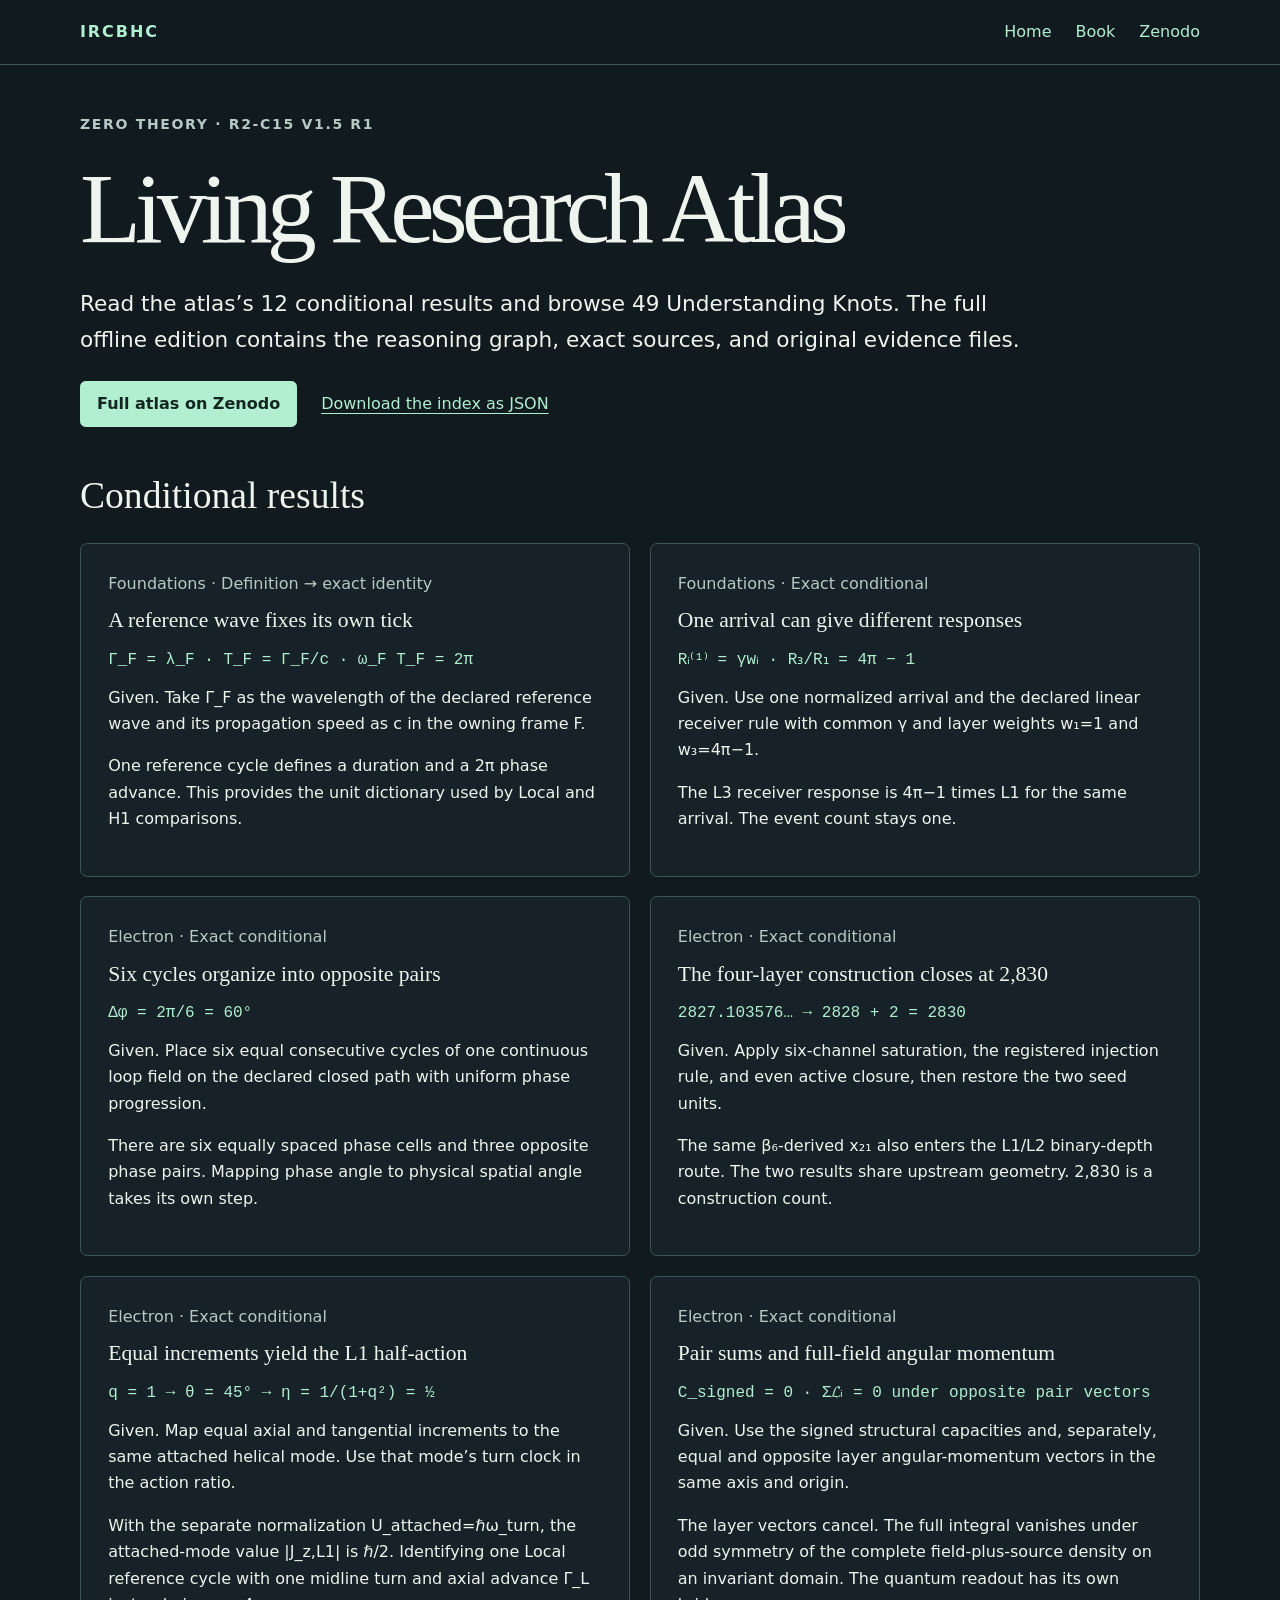
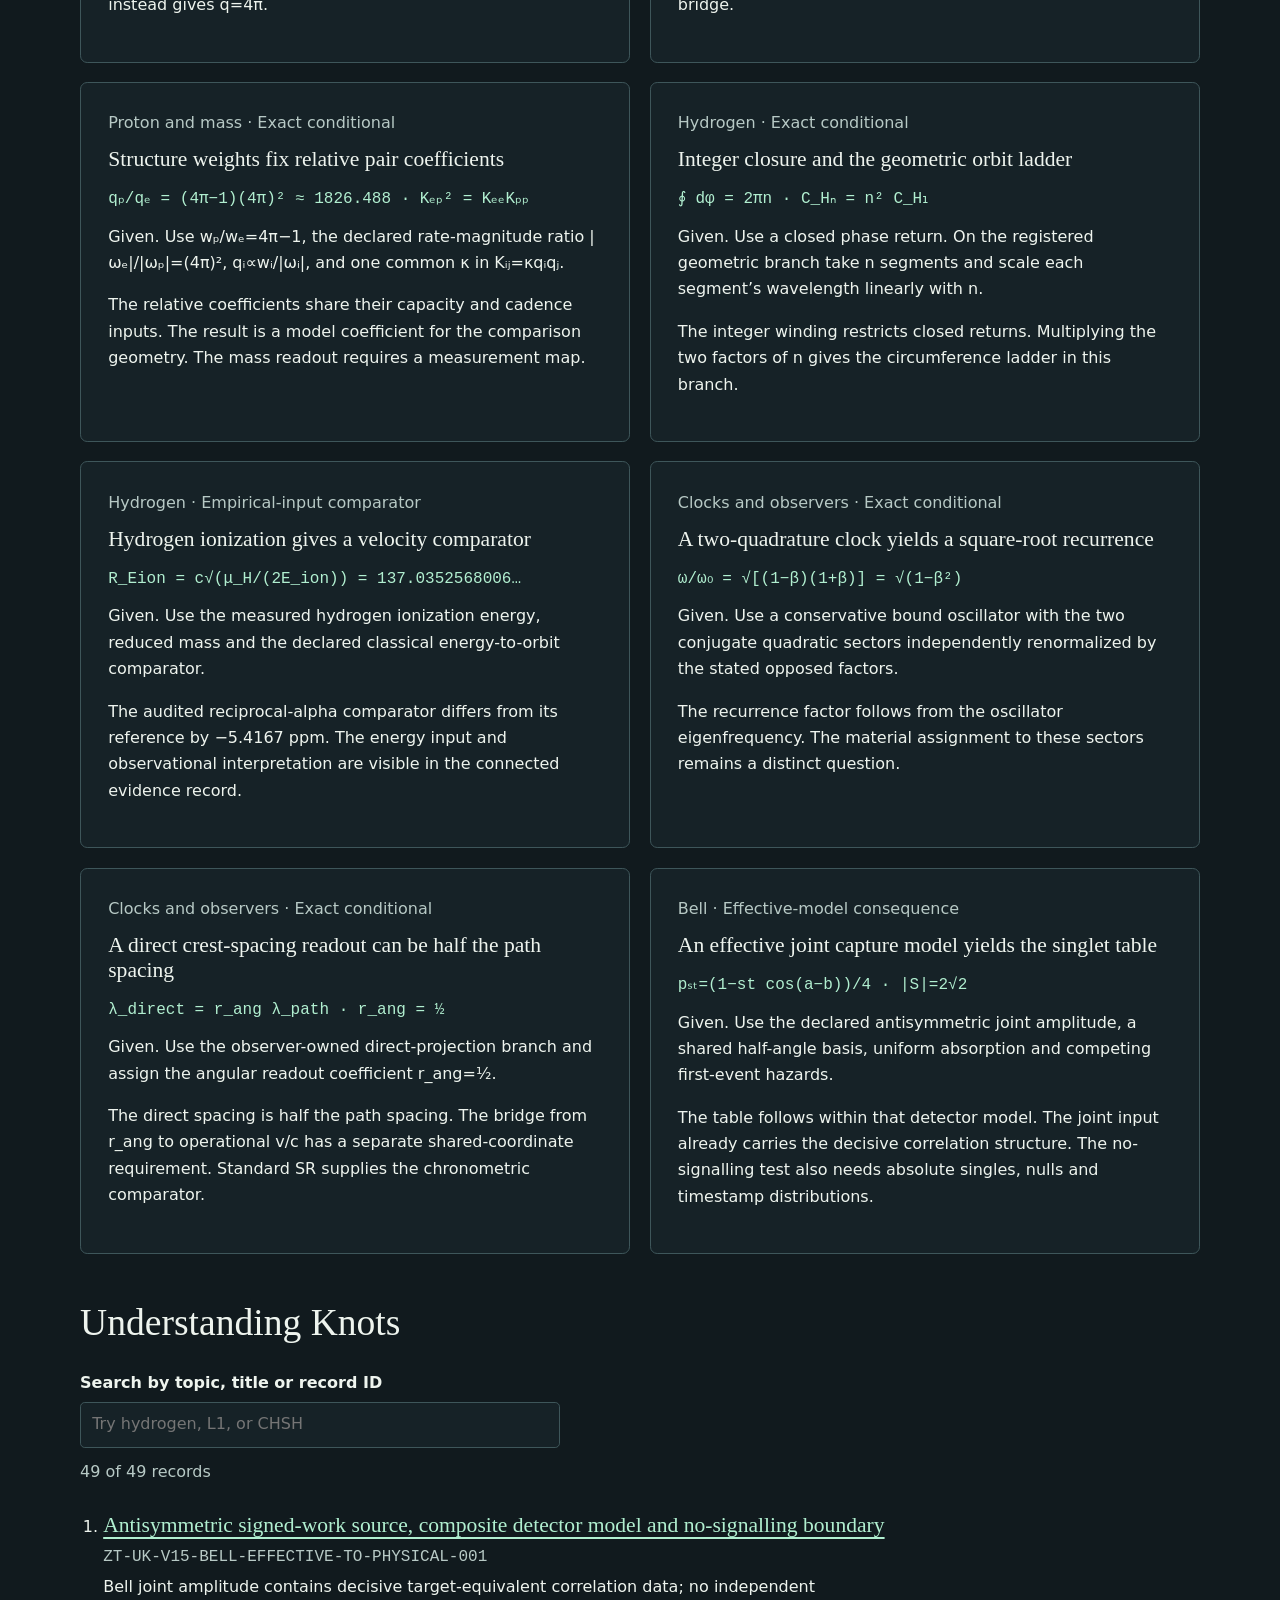
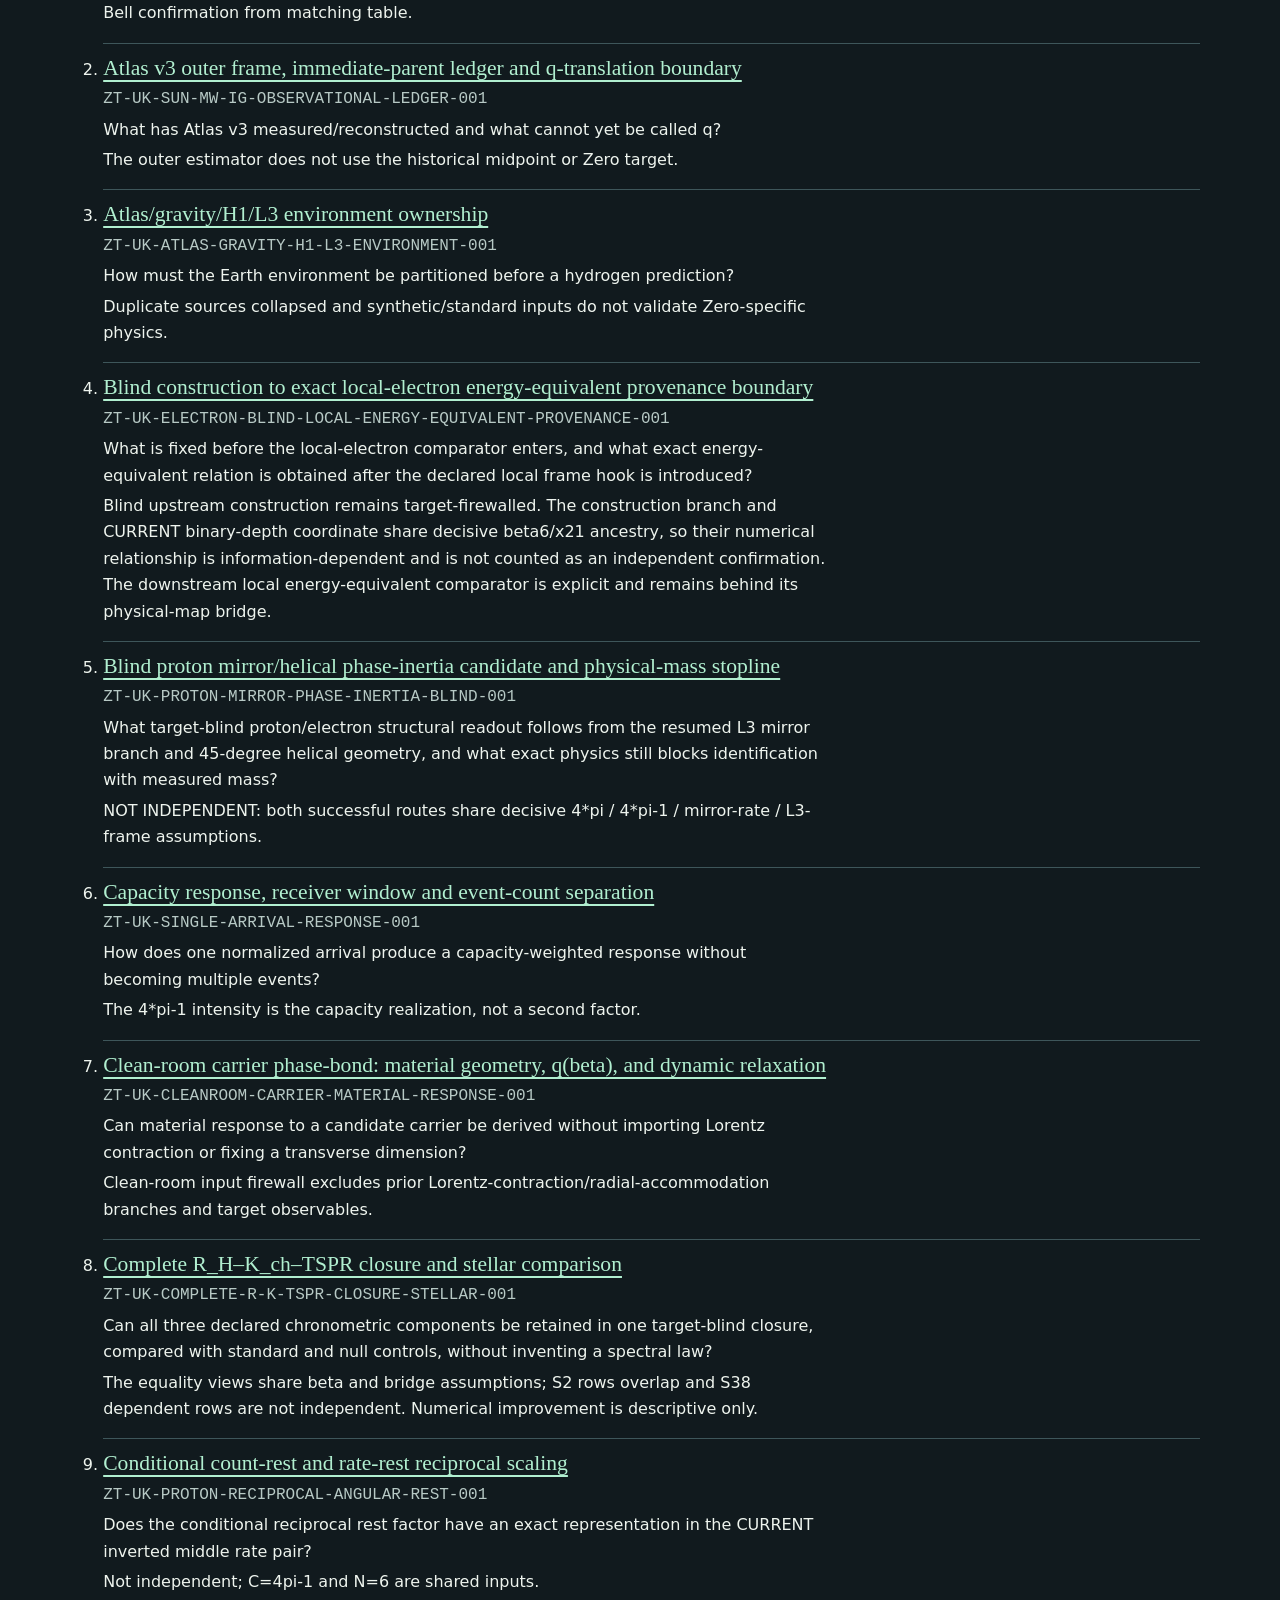
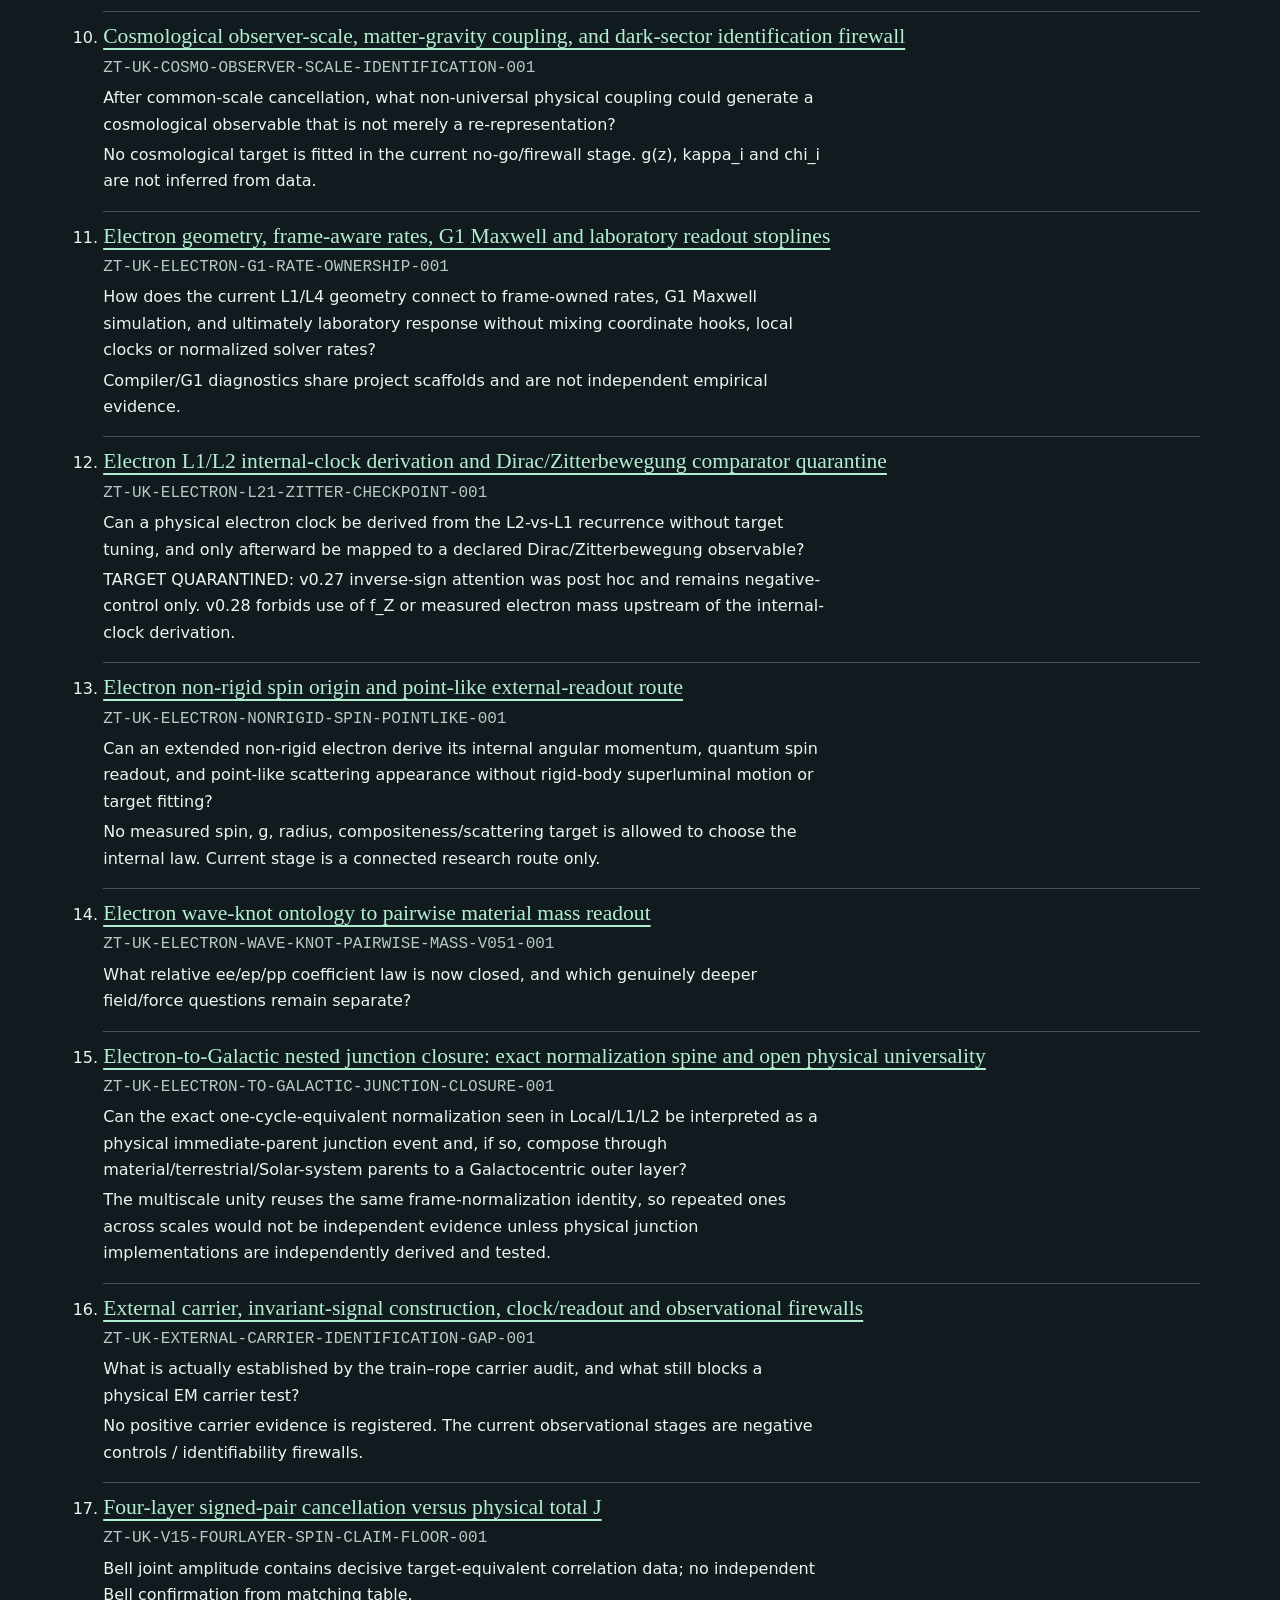
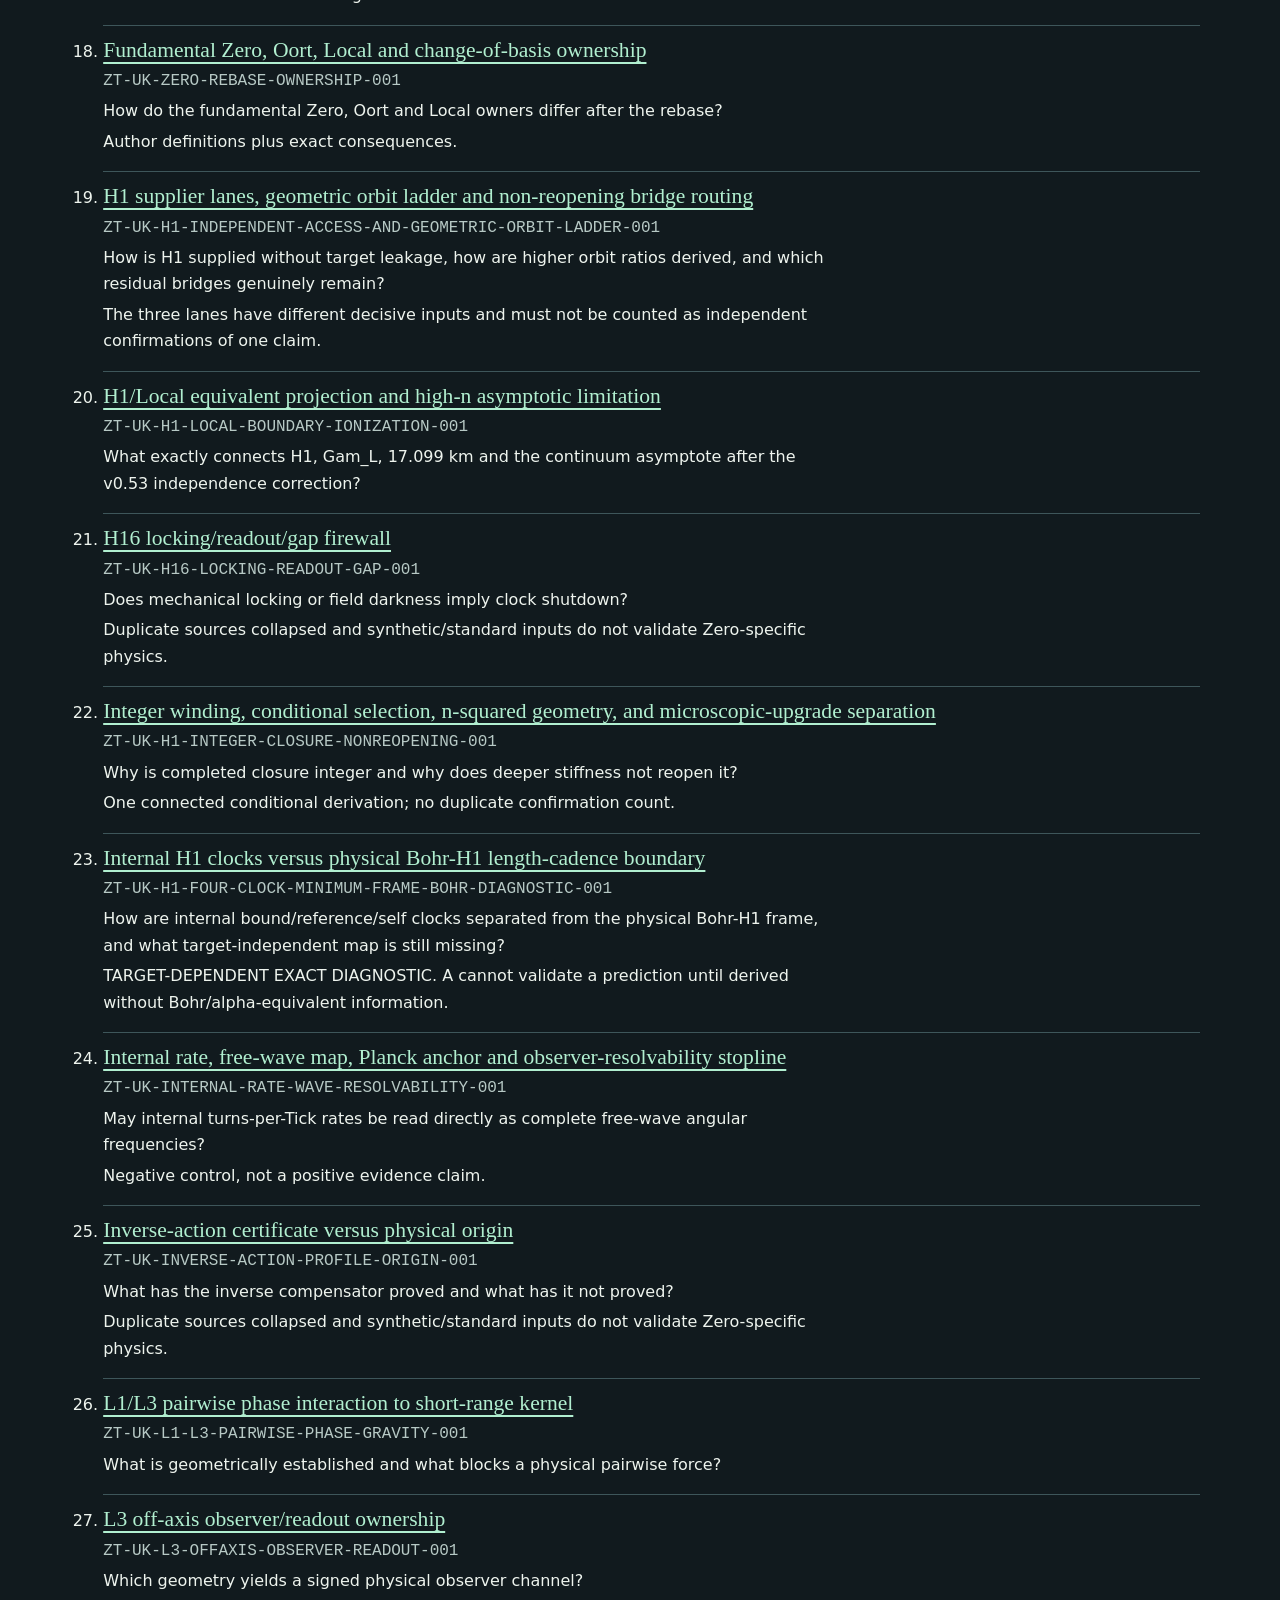
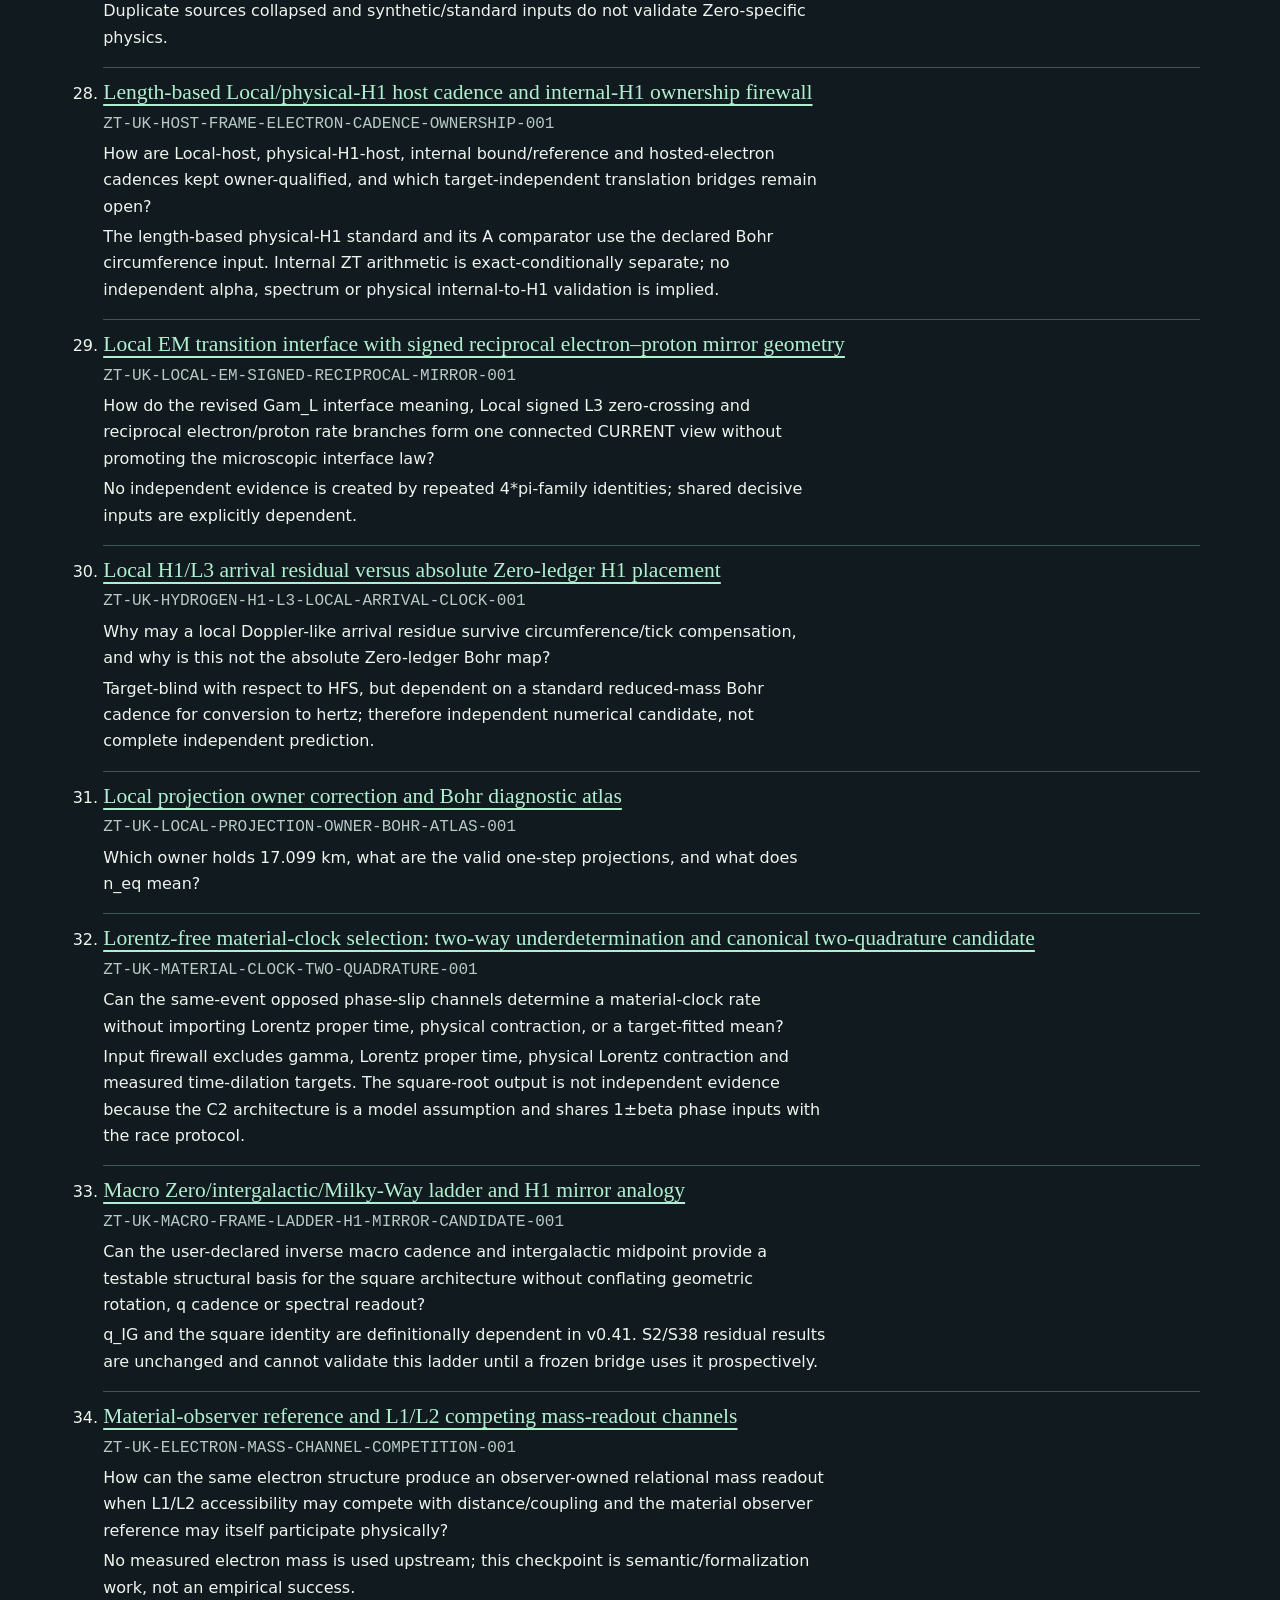
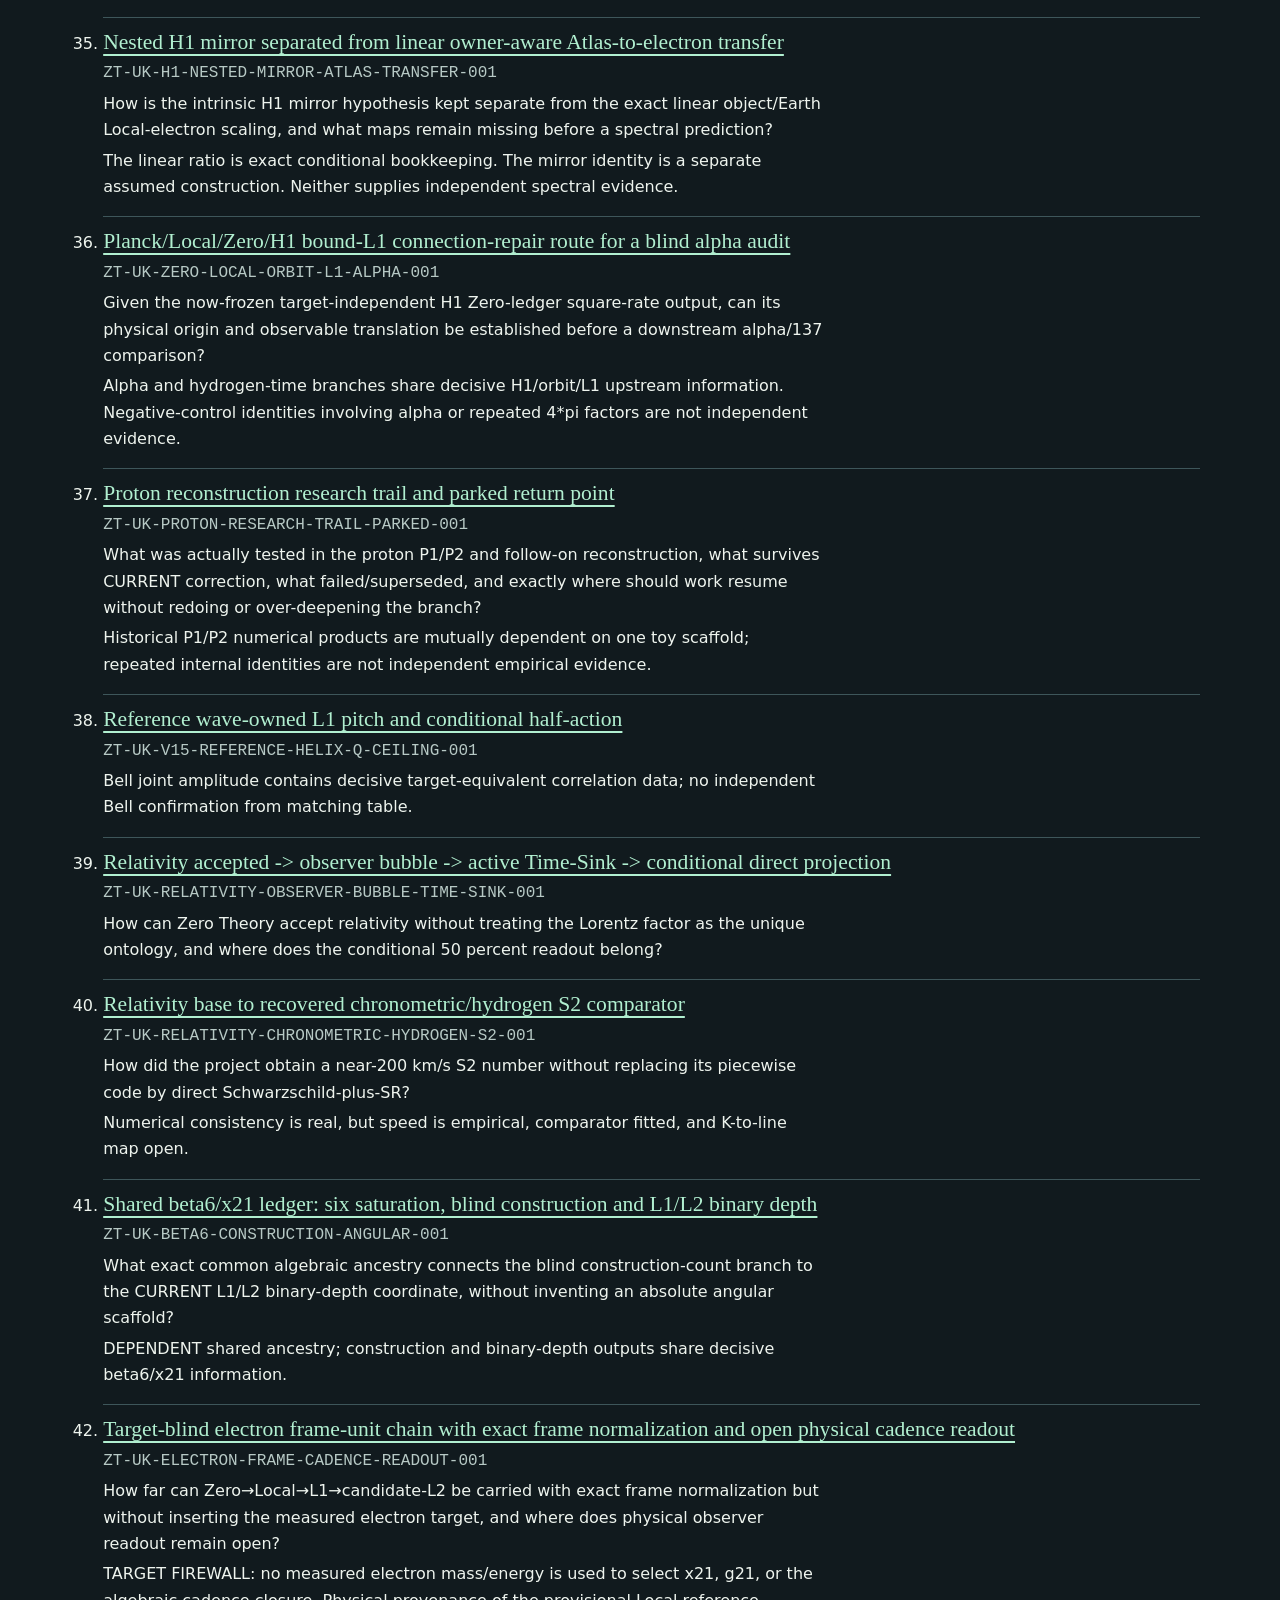
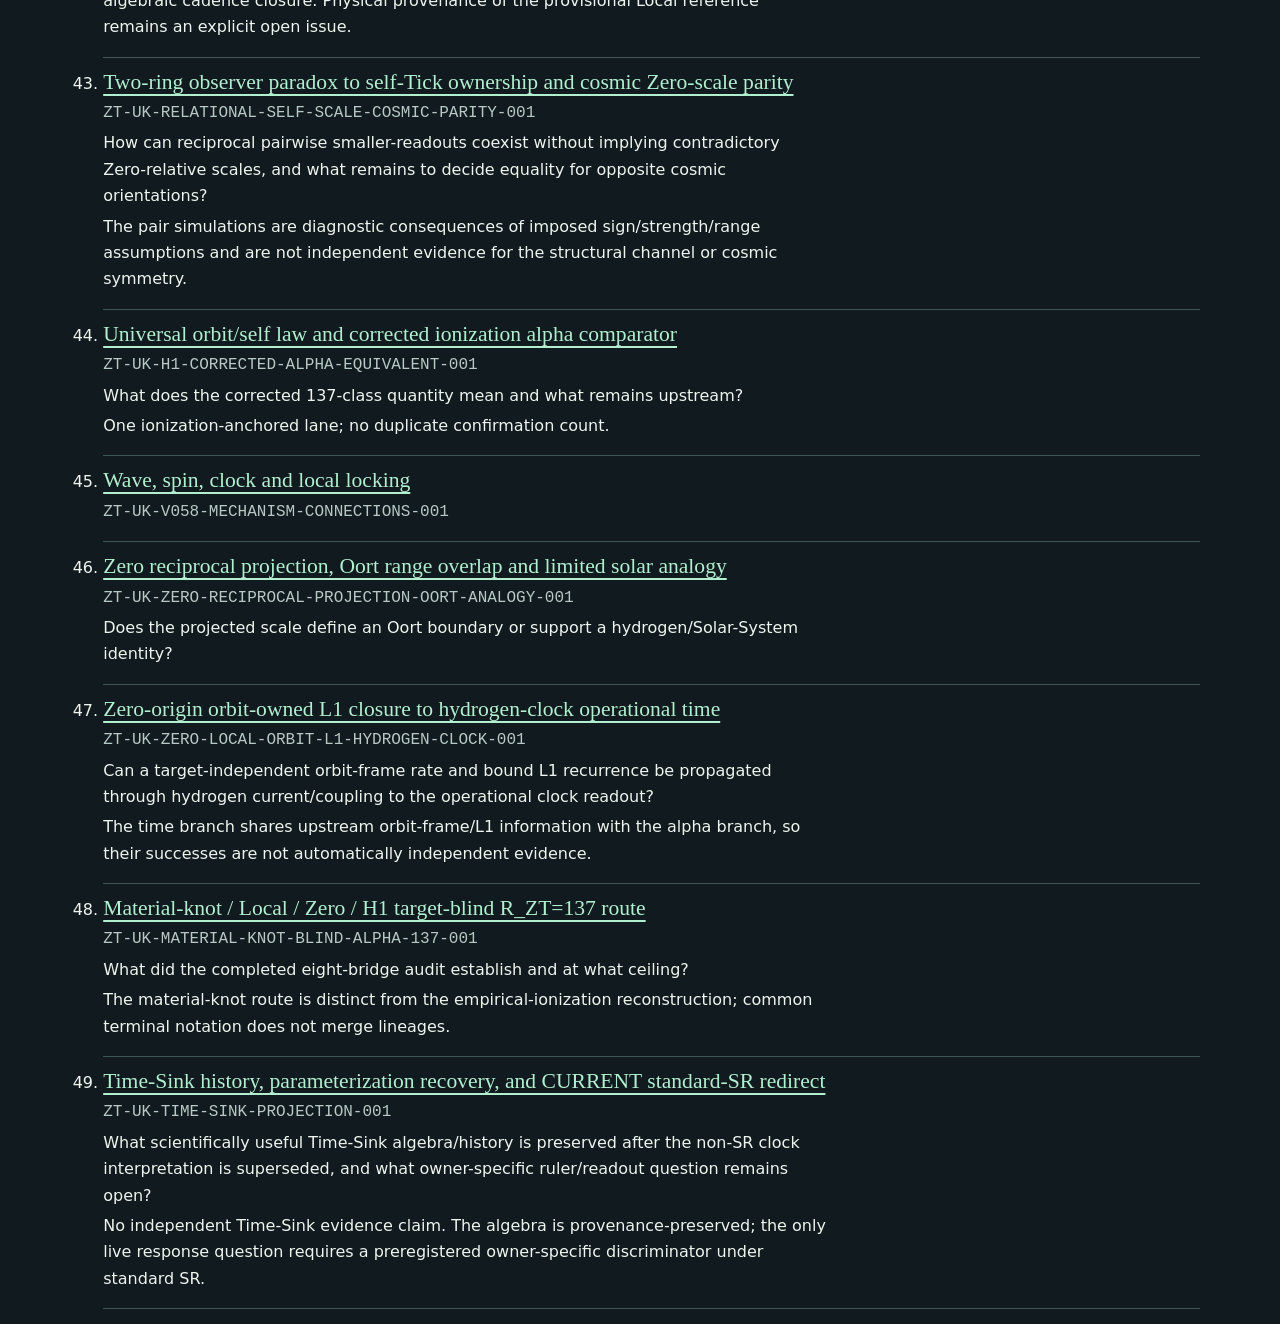
==== atlas.html @ 558e720e "Publish the Zero Theory research homepage and atlas index" ====
<!doctype html>
<html lang="en">
<head>
  <meta charset="utf-8">
  <meta name="viewport" content="width=device-width, initial-scale=1">
  <meta name="description" content="Conditional results and a searchable index of 49 Understanding Knots from the Zero Theory Living Research Atlas.">
  <title>Living Research Atlas | IRCBHC</title>
  <link rel="stylesheet" href="site.css">
</head>
<body>
  <header class="masthead">
    <div class="wrap bar">
      <a class="wordmark" href="./">IRCBHC</a>
      <nav aria-label="Main navigation">
        <a href="./">Home</a>
        <a href="book.html">Book</a>
        <a href="https://zenodo.org/records/24383891">Zenodo</a>
      </nav>
    </div>
  </header>
  <main class="wrap reader">
    <p class="label">Zero Theory · R2-C15 v1.5 R1</p>
    <h1>Living Research Atlas</h1>
    <p class="lede">Read the atlas’s 12 conditional results and browse 49 Understanding Knots. The full offline edition contains the reasoning graph, exact sources, and original evidence files.</p>
    <div class="actions">
      <a class="button" href="https://zenodo.org/records/24383891">Full atlas on Zenodo</a>
      <a href="atlas.json">Download the index as JSON</a>
    </div>
    <section aria-labelledby="results">
      <h2 id="results">Conditional results</h2>
      <div class="result-grid"><article class="result" id="result-1"><p class="tag">Foundations · Definition → exact identity</p><h3>A reference wave fixes its own tick</h3><p class="formula">Γ_F = λ_F · T_F = Γ_F/c · ω_F T_F = 2π</p><p>Given. Take Γ_F as the wavelength of the declared reference wave and its propagation speed as c in the owning frame F.</p><p>One reference cycle defines a duration and a 2π phase advance. This provides the unit dictionary used by Local and H1 comparisons.</p></article>
<article class="result" id="result-2"><p class="tag">Foundations · Exact conditional</p><h3>One arrival can give different responses</h3><p class="formula">Rᵢ⁽¹⁾ = γwᵢ · R₃/R₁ = 4π − 1</p><p>Given. Use one normalized arrival and the declared linear receiver rule with common γ and layer weights w₁=1 and w₃=4π−1.</p><p>The L3 receiver response is 4π−1 times L1 for the same arrival. The event count stays one.</p></article>
<article class="result" id="result-3"><p class="tag">Electron · Exact conditional</p><h3>Six cycles organize into opposite pairs</h3><p class="formula">Δφ = 2π/6 = 60°</p><p>Given. Place six equal consecutive cycles of one continuous loop field on the declared closed path with uniform phase progression.</p><p>There are six equally spaced phase cells and three opposite phase pairs. Mapping phase angle to physical spatial angle takes its own step.</p></article>
<article class="result" id="result-4"><p class="tag">Electron · Exact conditional</p><h3>The four-layer construction closes at 2,830</h3><p class="formula">2827.103576… → 2828 + 2 = 2830</p><p>Given. Apply six-channel saturation, the registered injection rule, and even active closure, then restore the two seed units.</p><p>The same β₆-derived x₂₁ also enters the L1/L2 binary-depth route. The two results share upstream geometry. 2,830 is a construction count.</p></article>
<article class="result" id="result-5"><p class="tag">Electron · Exact conditional</p><h3>Equal increments yield the L1 half-action</h3><p class="formula">q = 1 → θ = 45° → η = 1/(1+q²) = ½</p><p>Given. Map equal axial and tangential increments to the same attached helical mode. Use that mode’s turn clock in the action ratio.</p><p>With the separate normalization U_attached=ℏω_turn, the attached-mode value |J_z,L1| is ℏ/2. Identifying one Local reference cycle with one midline turn and axial advance Γ_L instead gives q=4π.</p></article>
<article class="result" id="result-6"><p class="tag">Electron · Exact conditional</p><h3>Pair sums and full-field angular momentum</h3><p class="formula">C_signed = 0 · Σ𝓛ᵢ = 0 under opposite pair vectors</p><p>Given. Use the signed structural capacities and, separately, equal and opposite layer angular-momentum vectors in the same axis and origin.</p><p>The layer vectors cancel. The full integral vanishes under odd symmetry of the complete field-plus-source density on an invariant domain. The quantum readout has its own bridge.</p></article>
<article class="result" id="result-7"><p class="tag">Proton and mass · Exact conditional</p><h3>Structure weights fix relative pair coefficients</h3><p class="formula">qₚ/qₑ = (4π−1)(4π)² ≈ 1826.488 · Kₑₚ² = KₑₑKₚₚ</p><p>Given. Use wₚ/wₑ=4π−1, the declared rate-magnitude ratio |ωₑ|/|ωₚ|=(4π)², qᵢ∝wᵢ/|ωᵢ|, and one common κ in Kᵢⱼ=κqᵢqⱼ.</p><p>The relative coefficients share their capacity and cadence inputs. The result is a model coefficient for the comparison geometry. The mass readout requires a measurement map.</p></article>
<article class="result" id="result-8"><p class="tag">Hydrogen · Exact conditional</p><h3>Integer closure and the geometric orbit ladder</h3><p class="formula">∮ dφ = 2πn · C_Hₙ = n² C_H₁</p><p>Given. Use a closed phase return. On the registered geometric branch take n segments and scale each segment’s wavelength linearly with n.</p><p>The integer winding restricts closed returns. Multiplying the two factors of n gives the circumference ladder in this branch.</p></article>
<article class="result" id="result-9"><p class="tag">Hydrogen · Empirical-input comparator</p><h3>Hydrogen ionization gives a velocity comparator</h3><p class="formula">R_Eion = c√(μ_H/(2E_ion)) = 137.0352568006…</p><p>Given. Use the measured hydrogen ionization energy, reduced mass and the declared classical energy-to-orbit comparator.</p><p>The audited reciprocal-alpha comparator differs from its reference by −5.4167 ppm. The energy input and observational interpretation are visible in the connected evidence record.</p></article>
<article class="result" id="result-10"><p class="tag">Clocks and observers · Exact conditional</p><h3>A two-quadrature clock yields a square-root recurrence</h3><p class="formula">ω/ω₀ = √[(1−β)(1+β)] = √(1−β²)</p><p>Given. Use a conservative bound oscillator with the two conjugate quadratic sectors independently renormalized by the stated opposed factors.</p><p>The recurrence factor follows from the oscillator eigenfrequency. The material assignment to these sectors remains a distinct question.</p></article>
<article class="result" id="result-11"><p class="tag">Clocks and observers · Exact conditional</p><h3>A direct crest-spacing readout can be half the path spacing</h3><p class="formula">λ_direct = r_ang λ_path · r_ang = ½</p><p>Given. Use the observer-owned direct-projection branch and assign the angular readout coefficient r_ang=½.</p><p>The direct spacing is half the path spacing. The bridge from r_ang to operational v/c has a separate shared-coordinate requirement. Standard SR supplies the chronometric comparator.</p></article>
<article class="result" id="result-12"><p class="tag">Bell · Effective-model consequence</p><h3>An effective joint capture model yields the singlet table</h3><p class="formula">pₛₜ=(1−st cos(a−b))/4 · |S|=2√2</p><p>Given. Use the declared antisymmetric joint amplitude, a shared half-angle basis, uniform absorption and competing first-event hazards.</p><p>The table follows within that detector model. The joint input already carries the decisive correlation structure. The no-signalling test also needs absolute singles, nulls and timestamp distributions.</p></article></div>
    </section>
    <section aria-labelledby="knots">
      <h2 id="knots">Understanding Knots</h2>
      <div id="filter" hidden>
        <label for="query">Search by topic, title or record ID</label>
        <input id="query" type="search" placeholder="Try hydrogen, L1, or CHSH">
        <p id="match-count" class="muted" role="status"></p>
      </div>
      <ol class="record-list"><li class="record" id="ZT-UK-V15-BELL-EFFECTIVE-TO-PHYSICAL-001"><h3><a href="#ZT-UK-V15-BELL-EFFECTIVE-TO-PHYSICAL-001">Antisymmetric signed-work source, composite detector model and no-signalling boundary</a></h3><p><code>ZT-UK-V15-BELL-EFFECTIVE-TO-PHYSICAL-001</code></p><p>Bell joint amplitude contains decisive target-equivalent correlation data; no independent Bell confirmation from matching table.</p></li>
<li class="record" id="ZT-UK-SUN-MW-IG-OBSERVATIONAL-LEDGER-001"><h3><a href="#ZT-UK-SUN-MW-IG-OBSERVATIONAL-LEDGER-001">Atlas v3 outer frame, immediate-parent ledger and q-translation boundary</a></h3><p><code>ZT-UK-SUN-MW-IG-OBSERVATIONAL-LEDGER-001</code></p><p>What has Atlas v3 measured/reconstructed and what cannot yet be called q?</p><p>The outer estimator does not use the historical midpoint or Zero target.</p></li>
<li class="record" id="ZT-UK-ATLAS-GRAVITY-H1-L3-ENVIRONMENT-001"><h3><a href="#ZT-UK-ATLAS-GRAVITY-H1-L3-ENVIRONMENT-001">Atlas/gravity/H1/L3 environment ownership</a></h3><p><code>ZT-UK-ATLAS-GRAVITY-H1-L3-ENVIRONMENT-001</code></p><p>How must the Earth environment be partitioned before a hydrogen prediction?</p><p>Duplicate sources collapsed and synthetic/standard inputs do not validate Zero-specific physics.</p></li>
<li class="record" id="ZT-UK-ELECTRON-BLIND-LOCAL-ENERGY-EQUIVALENT-PROVENANCE-001"><h3><a href="#ZT-UK-ELECTRON-BLIND-LOCAL-ENERGY-EQUIVALENT-PROVENANCE-001">Blind construction to exact local-electron energy-equivalent provenance boundary</a></h3><p><code>ZT-UK-ELECTRON-BLIND-LOCAL-ENERGY-EQUIVALENT-PROVENANCE-001</code></p><p>What is fixed before the local-electron comparator enters, and what exact energy-equivalent relation is obtained after the declared local frame hook is introduced?</p><p>Blind upstream construction remains target-firewalled. The construction branch and CURRENT binary-depth coordinate share decisive beta6/x21 ancestry, so their numerical relationship is information-dependent and is not counted as an independent confirmation. The downstream local energy-equivalent comparator is explicit and remains behind its physical-map bridge.</p></li>
<li class="record" id="ZT-UK-PROTON-MIRROR-PHASE-INERTIA-BLIND-001"><h3><a href="#ZT-UK-PROTON-MIRROR-PHASE-INERTIA-BLIND-001">Blind proton mirror/helical phase-inertia candidate and physical-mass stopline</a></h3><p><code>ZT-UK-PROTON-MIRROR-PHASE-INERTIA-BLIND-001</code></p><p>What target-blind proton/electron structural readout follows from the resumed L3 mirror branch and 45-degree helical geometry, and what exact physics still blocks identification with measured mass?</p><p>NOT INDEPENDENT: both successful routes share decisive 4*pi / 4*pi-1 / mirror-rate / L3-frame assumptions.</p></li>
<li class="record" id="ZT-UK-SINGLE-ARRIVAL-RESPONSE-001"><h3><a href="#ZT-UK-SINGLE-ARRIVAL-RESPONSE-001">Capacity response, receiver window and event-count separation</a></h3><p><code>ZT-UK-SINGLE-ARRIVAL-RESPONSE-001</code></p><p>How does one normalized arrival produce a capacity-weighted response without becoming multiple events?</p><p>The 4*pi-1 intensity is the capacity realization, not a second factor.</p></li>
<li class="record" id="ZT-UK-CLEANROOM-CARRIER-MATERIAL-RESPONSE-001"><h3><a href="#ZT-UK-CLEANROOM-CARRIER-MATERIAL-RESPONSE-001">Clean-room carrier phase-bond: material geometry, q(beta), and dynamic relaxation</a></h3><p><code>ZT-UK-CLEANROOM-CARRIER-MATERIAL-RESPONSE-001</code></p><p>Can material response to a candidate carrier be derived without importing Lorentz contraction or fixing a transverse dimension?</p><p>Clean-room input firewall excludes prior Lorentz-contraction/radial-accommodation branches and target observables.</p></li>
<li class="record" id="ZT-UK-COMPLETE-R-K-TSPR-CLOSURE-STELLAR-001"><h3><a href="#ZT-UK-COMPLETE-R-K-TSPR-CLOSURE-STELLAR-001">Complete R_H–K_ch–TSPR closure and stellar comparison</a></h3><p><code>ZT-UK-COMPLETE-R-K-TSPR-CLOSURE-STELLAR-001</code></p><p>Can all three declared chronometric components be retained in one target-blind closure, compared with standard and null controls, without inventing a spectral law?</p><p>The equality views share beta and bridge assumptions; S2 rows overlap and S38 dependent rows are not independent. Numerical improvement is descriptive only.</p></li>
<li class="record" id="ZT-UK-PROTON-RECIPROCAL-ANGULAR-REST-001"><h3><a href="#ZT-UK-PROTON-RECIPROCAL-ANGULAR-REST-001">Conditional count-rest and rate-rest reciprocal scaling</a></h3><p><code>ZT-UK-PROTON-RECIPROCAL-ANGULAR-REST-001</code></p><p>Does the conditional reciprocal rest factor have an exact representation in the CURRENT inverted middle rate pair?</p><p>Not independent; C=4pi-1 and N=6 are shared inputs.</p></li>
<li class="record" id="ZT-UK-COSMO-OBSERVER-SCALE-IDENTIFICATION-001"><h3><a href="#ZT-UK-COSMO-OBSERVER-SCALE-IDENTIFICATION-001">Cosmological observer-scale, matter-gravity coupling, and dark-sector identification firewall</a></h3><p><code>ZT-UK-COSMO-OBSERVER-SCALE-IDENTIFICATION-001</code></p><p>After common-scale cancellation, what non-universal physical coupling could generate a cosmological observable that is not merely a re-representation?</p><p>No cosmological target is fitted in the current no-go/firewall stage. g(z), kappa_i and chi_i are not inferred from data.</p></li>
<li class="record" id="ZT-UK-ELECTRON-G1-RATE-OWNERSHIP-001"><h3><a href="#ZT-UK-ELECTRON-G1-RATE-OWNERSHIP-001">Electron geometry, frame-aware rates, G1 Maxwell and laboratory readout stoplines</a></h3><p><code>ZT-UK-ELECTRON-G1-RATE-OWNERSHIP-001</code></p><p>How does the current L1/L4 geometry connect to frame-owned rates, G1 Maxwell simulation, and ultimately laboratory response without mixing coordinate hooks, local clocks or normalized solver rates?</p><p>Compiler/G1 diagnostics share project scaffolds and are not independent empirical evidence.</p></li>
<li class="record" id="ZT-UK-ELECTRON-L21-ZITTER-CHECKPOINT-001"><h3><a href="#ZT-UK-ELECTRON-L21-ZITTER-CHECKPOINT-001">Electron L1/L2 internal-clock derivation and Dirac/Zitterbewegung comparator quarantine</a></h3><p><code>ZT-UK-ELECTRON-L21-ZITTER-CHECKPOINT-001</code></p><p>Can a physical electron clock be derived from the L2-vs-L1 recurrence without target tuning, and only afterward be mapped to a declared Dirac/Zitterbewegung observable?</p><p>TARGET QUARANTINED: v0.27 inverse-sign attention was post hoc and remains negative-control only. v0.28 forbids use of f_Z or measured electron mass upstream of the internal-clock derivation.</p></li>
<li class="record" id="ZT-UK-ELECTRON-NONRIGID-SPIN-POINTLIKE-001"><h3><a href="#ZT-UK-ELECTRON-NONRIGID-SPIN-POINTLIKE-001">Electron non-rigid spin origin and point-like external-readout route</a></h3><p><code>ZT-UK-ELECTRON-NONRIGID-SPIN-POINTLIKE-001</code></p><p>Can an extended non-rigid electron derive its internal angular momentum, quantum spin readout, and point-like scattering appearance without rigid-body superluminal motion or target fitting?</p><p>No measured spin, g, radius, compositeness/scattering target is allowed to choose the internal law. Current stage is a connected research route only.</p></li>
<li class="record" id="ZT-UK-ELECTRON-WAVE-KNOT-PAIRWISE-MASS-V051-001"><h3><a href="#ZT-UK-ELECTRON-WAVE-KNOT-PAIRWISE-MASS-V051-001">Electron wave-knot ontology to pairwise material mass readout</a></h3><p><code>ZT-UK-ELECTRON-WAVE-KNOT-PAIRWISE-MASS-V051-001</code></p><p>What relative ee/ep/pp coefficient law is now closed, and which genuinely deeper field/force questions remain separate?</p></li>
<li class="record" id="ZT-UK-ELECTRON-TO-GALACTIC-JUNCTION-CLOSURE-001"><h3><a href="#ZT-UK-ELECTRON-TO-GALACTIC-JUNCTION-CLOSURE-001">Electron-to-Galactic nested junction closure: exact normalization spine and open physical universality</a></h3><p><code>ZT-UK-ELECTRON-TO-GALACTIC-JUNCTION-CLOSURE-001</code></p><p>Can the exact one-cycle-equivalent normalization seen in Local/L1/L2 be interpreted as a physical immediate-parent junction event and, if so, compose through material/terrestrial/Solar-system parents to a Galactocentric outer layer?</p><p>The multiscale unity reuses the same frame-normalization identity, so repeated ones across scales would not be independent evidence unless physical junction implementations are independently derived and tested.</p></li>
<li class="record" id="ZT-UK-EXTERNAL-CARRIER-IDENTIFICATION-GAP-001"><h3><a href="#ZT-UK-EXTERNAL-CARRIER-IDENTIFICATION-GAP-001">External carrier, invariant-signal construction, clock/readout and observational firewalls</a></h3><p><code>ZT-UK-EXTERNAL-CARRIER-IDENTIFICATION-GAP-001</code></p><p>What is actually established by the train–rope carrier audit, and what still blocks a physical EM carrier test?</p><p>No positive carrier evidence is registered. The current observational stages are negative controls / identifiability firewalls.</p></li>
<li class="record" id="ZT-UK-V15-FOURLAYER-SPIN-CLAIM-FLOOR-001"><h3><a href="#ZT-UK-V15-FOURLAYER-SPIN-CLAIM-FLOOR-001">Four-layer signed-pair cancellation versus physical total J</a></h3><p><code>ZT-UK-V15-FOURLAYER-SPIN-CLAIM-FLOOR-001</code></p><p>Bell joint amplitude contains decisive target-equivalent correlation data; no independent Bell confirmation from matching table.</p></li>
<li class="record" id="ZT-UK-ZERO-REBASE-OWNERSHIP-001"><h3><a href="#ZT-UK-ZERO-REBASE-OWNERSHIP-001">Fundamental Zero, Oort, Local and change-of-basis ownership</a></h3><p><code>ZT-UK-ZERO-REBASE-OWNERSHIP-001</code></p><p>How do the fundamental Zero, Oort and Local owners differ after the rebase?</p><p>Author definitions plus exact consequences.</p></li>
<li class="record" id="ZT-UK-H1-INDEPENDENT-ACCESS-AND-GEOMETRIC-ORBIT-LADDER-001"><h3><a href="#ZT-UK-H1-INDEPENDENT-ACCESS-AND-GEOMETRIC-ORBIT-LADDER-001">H1 supplier lanes, geometric orbit ladder and non-reopening bridge routing</a></h3><p><code>ZT-UK-H1-INDEPENDENT-ACCESS-AND-GEOMETRIC-ORBIT-LADDER-001</code></p><p>How is H1 supplied without target leakage, how are higher orbit ratios derived, and which residual bridges genuinely remain?</p><p>The three lanes have different decisive inputs and must not be counted as independent confirmations of one claim.</p></li>
<li class="record" id="ZT-UK-H1-LOCAL-BOUNDARY-IONIZATION-001"><h3><a href="#ZT-UK-H1-LOCAL-BOUNDARY-IONIZATION-001">H1/Local equivalent projection and high-n asymptotic limitation</a></h3><p><code>ZT-UK-H1-LOCAL-BOUNDARY-IONIZATION-001</code></p><p>What exactly connects H1, Gam_L, 17.099 km and the continuum asymptote after the v0.53 independence correction?</p></li>
<li class="record" id="ZT-UK-H16-LOCKING-READOUT-GAP-001"><h3><a href="#ZT-UK-H16-LOCKING-READOUT-GAP-001">H16 locking/readout/gap firewall</a></h3><p><code>ZT-UK-H16-LOCKING-READOUT-GAP-001</code></p><p>Does mechanical locking or field darkness imply clock shutdown?</p><p>Duplicate sources collapsed and synthetic/standard inputs do not validate Zero-specific physics.</p></li>
<li class="record" id="ZT-UK-H1-INTEGER-CLOSURE-NONREOPENING-001"><h3><a href="#ZT-UK-H1-INTEGER-CLOSURE-NONREOPENING-001">Integer winding, conditional selection, n-squared geometry, and microscopic-upgrade separation</a></h3><p><code>ZT-UK-H1-INTEGER-CLOSURE-NONREOPENING-001</code></p><p>Why is completed closure integer and why does deeper stiffness not reopen it?</p><p>One connected conditional derivation; no duplicate confirmation count.</p></li>
<li class="record" id="ZT-UK-H1-FOUR-CLOCK-MINIMUM-FRAME-BOHR-DIAGNOSTIC-001"><h3><a href="#ZT-UK-H1-FOUR-CLOCK-MINIMUM-FRAME-BOHR-DIAGNOSTIC-001">Internal H1 clocks versus physical Bohr-H1 length-cadence boundary</a></h3><p><code>ZT-UK-H1-FOUR-CLOCK-MINIMUM-FRAME-BOHR-DIAGNOSTIC-001</code></p><p>How are internal bound/reference/self clocks separated from the physical Bohr-H1 frame, and what target-independent map is still missing?</p><p>TARGET-DEPENDENT EXACT DIAGNOSTIC. A cannot validate a prediction until derived without Bohr/alpha-equivalent information.</p></li>
<li class="record" id="ZT-UK-INTERNAL-RATE-WAVE-RESOLVABILITY-001"><h3><a href="#ZT-UK-INTERNAL-RATE-WAVE-RESOLVABILITY-001">Internal rate, free-wave map, Planck anchor and observer-resolvability stopline</a></h3><p><code>ZT-UK-INTERNAL-RATE-WAVE-RESOLVABILITY-001</code></p><p>May internal turns-per-Tick rates be read directly as complete free-wave angular frequencies?</p><p>Negative control, not a positive evidence claim.</p></li>
<li class="record" id="ZT-UK-INVERSE-ACTION-PROFILE-ORIGIN-001"><h3><a href="#ZT-UK-INVERSE-ACTION-PROFILE-ORIGIN-001">Inverse-action certificate versus physical origin</a></h3><p><code>ZT-UK-INVERSE-ACTION-PROFILE-ORIGIN-001</code></p><p>What has the inverse compensator proved and what has it not proved?</p><p>Duplicate sources collapsed and synthetic/standard inputs do not validate Zero-specific physics.</p></li>
<li class="record" id="ZT-UK-L1-L3-PAIRWISE-PHASE-GRAVITY-001"><h3><a href="#ZT-UK-L1-L3-PAIRWISE-PHASE-GRAVITY-001">L1/L3 pairwise phase interaction to short-range kernel</a></h3><p><code>ZT-UK-L1-L3-PAIRWISE-PHASE-GRAVITY-001</code></p><p>What is geometrically established and what blocks a physical pairwise force?</p></li>
<li class="record" id="ZT-UK-L3-OFFAXIS-OBSERVER-READOUT-001"><h3><a href="#ZT-UK-L3-OFFAXIS-OBSERVER-READOUT-001">L3 off-axis observer/readout ownership</a></h3><p><code>ZT-UK-L3-OFFAXIS-OBSERVER-READOUT-001</code></p><p>Which geometry yields a signed physical observer channel?</p><p>Duplicate sources collapsed and synthetic/standard inputs do not validate Zero-specific physics.</p></li>
<li class="record" id="ZT-UK-HOST-FRAME-ELECTRON-CADENCE-OWNERSHIP-001"><h3><a href="#ZT-UK-HOST-FRAME-ELECTRON-CADENCE-OWNERSHIP-001">Length-based Local/physical-H1 host cadence and internal-H1 ownership firewall</a></h3><p><code>ZT-UK-HOST-FRAME-ELECTRON-CADENCE-OWNERSHIP-001</code></p><p>How are Local-host, physical-H1-host, internal bound/reference and hosted-electron cadences kept owner-qualified, and which target-independent translation bridges remain open?</p><p>The length-based physical-H1 standard and its A comparator use the declared Bohr circumference input. Internal ZT arithmetic is exact-conditionally separate; no independent alpha, spectrum or physical internal-to-H1 validation is implied.</p></li>
<li class="record" id="ZT-UK-LOCAL-EM-SIGNED-RECIPROCAL-MIRROR-001"><h3><a href="#ZT-UK-LOCAL-EM-SIGNED-RECIPROCAL-MIRROR-001">Local EM transition interface with signed reciprocal electron–proton mirror geometry</a></h3><p><code>ZT-UK-LOCAL-EM-SIGNED-RECIPROCAL-MIRROR-001</code></p><p>How do the revised Gam_L interface meaning, Local signed L3 zero-crossing and reciprocal electron/proton rate branches form one connected CURRENT view without promoting the microscopic interface law?</p><p>No independent evidence is created by repeated 4*pi-family identities; shared decisive inputs are explicitly dependent.</p></li>
<li class="record" id="ZT-UK-HYDROGEN-H1-L3-LOCAL-ARRIVAL-CLOCK-001"><h3><a href="#ZT-UK-HYDROGEN-H1-L3-LOCAL-ARRIVAL-CLOCK-001">Local H1/L3 arrival residual versus absolute Zero-ledger H1 placement</a></h3><p><code>ZT-UK-HYDROGEN-H1-L3-LOCAL-ARRIVAL-CLOCK-001</code></p><p>Why may a local Doppler-like arrival residue survive circumference/tick compensation, and why is this not the absolute Zero-ledger Bohr map?</p><p>Target-blind with respect to HFS, but dependent on a standard reduced-mass Bohr cadence for conversion to hertz; therefore independent numerical candidate, not complete independent prediction.</p></li>
<li class="record" id="ZT-UK-LOCAL-PROJECTION-OWNER-BOHR-ATLAS-001"><h3><a href="#ZT-UK-LOCAL-PROJECTION-OWNER-BOHR-ATLAS-001">Local projection owner correction and Bohr diagnostic atlas</a></h3><p><code>ZT-UK-LOCAL-PROJECTION-OWNER-BOHR-ATLAS-001</code></p><p>Which owner holds 17.099 km, what are the valid one-step projections, and what does n_eq mean?</p></li>
<li class="record" id="ZT-UK-MATERIAL-CLOCK-TWO-QUADRATURE-001"><h3><a href="#ZT-UK-MATERIAL-CLOCK-TWO-QUADRATURE-001">Lorentz-free material-clock selection: two-way underdetermination and canonical two-quadrature candidate</a></h3><p><code>ZT-UK-MATERIAL-CLOCK-TWO-QUADRATURE-001</code></p><p>Can the same-event opposed phase-slip channels determine a material-clock rate without importing Lorentz proper time, physical contraction, or a target-fitted mean?</p><p>Input firewall excludes gamma, Lorentz proper time, physical Lorentz contraction and measured time-dilation targets. The square-root output is not independent evidence because the C2 architecture is a model assumption and shares 1±beta phase inputs with the race protocol.</p></li>
<li class="record" id="ZT-UK-MACRO-FRAME-LADDER-H1-MIRROR-CANDIDATE-001"><h3><a href="#ZT-UK-MACRO-FRAME-LADDER-H1-MIRROR-CANDIDATE-001">Macro Zero/intergalactic/Milky-Way ladder and H1 mirror analogy</a></h3><p><code>ZT-UK-MACRO-FRAME-LADDER-H1-MIRROR-CANDIDATE-001</code></p><p>Can the user-declared inverse macro cadence and intergalactic midpoint provide a testable structural basis for the square architecture without conflating geometric rotation, q cadence or spectral readout?</p><p>q_IG and the square identity are definitionally dependent in v0.41. S2/S38 residual results are unchanged and cannot validate this ladder until a frozen bridge uses it prospectively.</p></li>
<li class="record" id="ZT-UK-ELECTRON-MASS-CHANNEL-COMPETITION-001"><h3><a href="#ZT-UK-ELECTRON-MASS-CHANNEL-COMPETITION-001">Material-observer reference and L1/L2 competing mass-readout channels</a></h3><p><code>ZT-UK-ELECTRON-MASS-CHANNEL-COMPETITION-001</code></p><p>How can the same electron structure produce an observer-owned relational mass readout when L1/L2 accessibility may compete with distance/coupling and the material observer reference may itself participate physically?</p><p>No measured electron mass is used upstream; this checkpoint is semantic/formalization work, not an empirical success.</p></li>
<li class="record" id="ZT-UK-H1-NESTED-MIRROR-ATLAS-TRANSFER-001"><h3><a href="#ZT-UK-H1-NESTED-MIRROR-ATLAS-TRANSFER-001">Nested H1 mirror separated from linear owner-aware Atlas-to-electron transfer</a></h3><p><code>ZT-UK-H1-NESTED-MIRROR-ATLAS-TRANSFER-001</code></p><p>How is the intrinsic H1 mirror hypothesis kept separate from the exact linear object/Earth Local-electron scaling, and what maps remain missing before a spectral prediction?</p><p>The linear ratio is exact conditional bookkeeping. The mirror identity is a separate assumed construction. Neither supplies independent spectral evidence.</p></li>
<li class="record" id="ZT-UK-ZERO-LOCAL-ORBIT-L1-ALPHA-001"><h3><a href="#ZT-UK-ZERO-LOCAL-ORBIT-L1-ALPHA-001">Planck/Local/Zero/H1 bound-L1 connection-repair route for a blind alpha audit</a></h3><p><code>ZT-UK-ZERO-LOCAL-ORBIT-L1-ALPHA-001</code></p><p>Given the now-frozen target-independent H1 Zero-ledger square-rate output, can its physical origin and observable translation be established before a downstream alpha/137 comparison?</p><p>Alpha and hydrogen-time branches share decisive H1/orbit/L1 upstream information. Negative-control identities involving alpha or repeated 4*pi factors are not independent evidence.</p></li>
<li class="record" id="ZT-UK-PROTON-RESEARCH-TRAIL-PARKED-001"><h3><a href="#ZT-UK-PROTON-RESEARCH-TRAIL-PARKED-001">Proton reconstruction research trail and parked return point</a></h3><p><code>ZT-UK-PROTON-RESEARCH-TRAIL-PARKED-001</code></p><p>What was actually tested in the proton P1/P2 and follow-on reconstruction, what survives CURRENT correction, what failed/superseded, and exactly where should work resume without redoing or over-deepening the branch?</p><p>Historical P1/P2 numerical products are mutually dependent on one toy scaffold; repeated internal identities are not independent empirical evidence.</p></li>
<li class="record" id="ZT-UK-V15-REFERENCE-HELIX-Q-CEILING-001"><h3><a href="#ZT-UK-V15-REFERENCE-HELIX-Q-CEILING-001">Reference wave-owned L1 pitch and conditional half-action</a></h3><p><code>ZT-UK-V15-REFERENCE-HELIX-Q-CEILING-001</code></p><p>Bell joint amplitude contains decisive target-equivalent correlation data; no independent Bell confirmation from matching table.</p></li>
<li class="record" id="ZT-UK-RELATIVITY-OBSERVER-BUBBLE-TIME-SINK-001"><h3><a href="#ZT-UK-RELATIVITY-OBSERVER-BUBBLE-TIME-SINK-001">Relativity accepted -&gt; observer bubble -&gt; active Time-Sink -&gt; conditional direct projection</a></h3><p><code>ZT-UK-RELATIVITY-OBSERVER-BUBBLE-TIME-SINK-001</code></p><p>How can Zero Theory accept relativity without treating the Lorentz factor as the unique ontology, and where does the conditional 50 percent readout belong?</p></li>
<li class="record" id="ZT-UK-RELATIVITY-CHRONOMETRIC-HYDROGEN-S2-001"><h3><a href="#ZT-UK-RELATIVITY-CHRONOMETRIC-HYDROGEN-S2-001">Relativity base to recovered chronometric/hydrogen S2 comparator</a></h3><p><code>ZT-UK-RELATIVITY-CHRONOMETRIC-HYDROGEN-S2-001</code></p><p>How did the project obtain a near-200 km/s S2 number without replacing its piecewise code by direct Schwarzschild-plus-SR?</p><p>Numerical consistency is real, but speed is empirical, comparator fitted, and K-to-line map open.</p></li>
<li class="record" id="ZT-UK-BETA6-CONSTRUCTION-ANGULAR-001"><h3><a href="#ZT-UK-BETA6-CONSTRUCTION-ANGULAR-001">Shared beta6/x21 ledger: six saturation, blind construction and L1/L2 binary depth</a></h3><p><code>ZT-UK-BETA6-CONSTRUCTION-ANGULAR-001</code></p><p>What exact common algebraic ancestry connects the blind construction-count branch to the CURRENT L1/L2 binary-depth coordinate, without inventing an absolute angular scaffold?</p><p>DEPENDENT shared ancestry; construction and binary-depth outputs share decisive beta6/x21 information.</p></li>
<li class="record" id="ZT-UK-ELECTRON-FRAME-CADENCE-READOUT-001"><h3><a href="#ZT-UK-ELECTRON-FRAME-CADENCE-READOUT-001">Target-blind electron frame-unit chain with exact frame normalization and open physical cadence readout</a></h3><p><code>ZT-UK-ELECTRON-FRAME-CADENCE-READOUT-001</code></p><p>How far can Zero→Local→L1→candidate-L2 be carried with exact frame normalization but without inserting the measured electron target, and where does physical observer readout remain open?</p><p>TARGET FIREWALL: no measured electron mass/energy is used to select x21, g21, or the algebraic cadence closure. Physical provenance of the provisional Local reference remains an explicit open issue.</p></li>
<li class="record" id="ZT-UK-RELATIONAL-SELF-SCALE-COSMIC-PARITY-001"><h3><a href="#ZT-UK-RELATIONAL-SELF-SCALE-COSMIC-PARITY-001">Two-ring observer paradox to self-Tick ownership and cosmic Zero-scale parity</a></h3><p><code>ZT-UK-RELATIONAL-SELF-SCALE-COSMIC-PARITY-001</code></p><p>How can reciprocal pairwise smaller-readouts coexist without implying contradictory Zero-relative scales, and what remains to decide equality for opposite cosmic orientations?</p><p>The pair simulations are diagnostic consequences of imposed sign/strength/range assumptions and are not independent evidence for the structural channel or cosmic symmetry.</p></li>
<li class="record" id="ZT-UK-H1-CORRECTED-ALPHA-EQUIVALENT-001"><h3><a href="#ZT-UK-H1-CORRECTED-ALPHA-EQUIVALENT-001">Universal orbit/self law and corrected ionization alpha comparator</a></h3><p><code>ZT-UK-H1-CORRECTED-ALPHA-EQUIVALENT-001</code></p><p>What does the corrected 137-class quantity mean and what remains upstream?</p><p>One ionization-anchored lane; no duplicate confirmation count.</p></li>
<li class="record" id="ZT-UK-V058-MECHANISM-CONNECTIONS-001"><h3><a href="#ZT-UK-V058-MECHANISM-CONNECTIONS-001">Wave, spin, clock and local locking</a></h3><p><code>ZT-UK-V058-MECHANISM-CONNECTIONS-001</code></p><p></p></li>
<li class="record" id="ZT-UK-ZERO-RECIPROCAL-PROJECTION-OORT-ANALOGY-001"><h3><a href="#ZT-UK-ZERO-RECIPROCAL-PROJECTION-OORT-ANALOGY-001">Zero reciprocal projection, Oort range overlap and limited solar analogy</a></h3><p><code>ZT-UK-ZERO-RECIPROCAL-PROJECTION-OORT-ANALOGY-001</code></p><p>Does the projected scale define an Oort boundary or support a hydrogen/Solar-System identity?</p></li>
<li class="record" id="ZT-UK-ZERO-LOCAL-ORBIT-L1-HYDROGEN-CLOCK-001"><h3><a href="#ZT-UK-ZERO-LOCAL-ORBIT-L1-HYDROGEN-CLOCK-001">Zero-origin orbit-owned L1 closure to hydrogen-clock operational time</a></h3><p><code>ZT-UK-ZERO-LOCAL-ORBIT-L1-HYDROGEN-CLOCK-001</code></p><p>Can a target-independent orbit-frame rate and bound L1 recurrence be propagated through hydrogen current/coupling to the operational clock readout?</p><p>The time branch shares upstream orbit-frame/L1 information with the alpha branch, so their successes are not automatically independent evidence.</p></li>
<li class="record" id="ZT-UK-MATERIAL-KNOT-BLIND-ALPHA-137-001"><h3><a href="#ZT-UK-MATERIAL-KNOT-BLIND-ALPHA-137-001">Material-knot / Local / Zero / H1 target-blind R_ZT=137 route</a></h3><p><code>ZT-UK-MATERIAL-KNOT-BLIND-ALPHA-137-001</code></p><p>What did the completed eight-bridge audit establish and at what ceiling?</p><p>The material-knot route is distinct from the empirical-ionization reconstruction; common terminal notation does not merge lineages.</p></li>
<li class="record" id="ZT-UK-TIME-SINK-PROJECTION-001"><h3><a href="#ZT-UK-TIME-SINK-PROJECTION-001">Time-Sink history, parameterization recovery, and CURRENT standard-SR redirect</a></h3><p><code>ZT-UK-TIME-SINK-PROJECTION-001</code></p><p>What scientifically useful Time-Sink algebra/history is preserved after the non-SR clock interpretation is superseded, and what owner-specific ruler/readout question remains open?</p><p>No independent Time-Sink evidence claim. The algebra is provenance-preserved; the only live response question requires a preregistered owner-specific discriminator under standard SR.</p></li></ol>
    </section>
  </main>
  <script>
    const filter = document.getElementById("filter");
    const query = document.getElementById("query");
    const count = document.getElementById("match-count");
    const records = Array.from(document.querySelectorAll(".record"));
    const searchText = records.map((record) => record.textContent.toLowerCase());

    function updateResults() {
      const words = query.value.trim().toLowerCase().split(/\s+/);
      let matches = 0;
      records.forEach((record, index) => {
        record.hidden = !words.every((word) => searchText[index].includes(word));
        if (!record.hidden) matches += 1;
      });
      count.textContent = matches + " of " + records.length + " records";
    }

    query.addEventListener("input", updateResults);
    updateResults();
    filter.hidden = false;
  </script>
</body>
</html>
---- site.css ----
:root {
  color-scheme: dark;
  --ground: #111a1e;
  --panel: #162227;
  --line: #3e565a;
  --ink: #eef4ee;
  --muted: #b7c9c5;
  --accent: #b1efd0;
}
* { box-sizing: border-box }
body { margin: 0; background: var(--ground); color: var(--ink); font: 1rem/1.65 system-ui, sans-serif }
a { color: var(--accent); text-underline-offset: .22em }
a:focus-visible, input:focus-visible { outline: 3px solid var(--accent); outline-offset: 4px }
.wrap { width: min(70rem, calc(100% - 2.5rem)); margin-inline: auto }
.masthead, .hero { border-bottom: 1px solid var(--line) }
.bar, .footer, .actions, nav { display: flex; align-items: center; flex-wrap: wrap; gap: .8rem 1.5rem }
.bar { justify-content: space-between; min-height: 4rem; padding-block: .55rem }
.bar a { text-decoration: none }
.bar a:hover, h2 a:hover { text-decoration: underline }
.wordmark, .label { font-weight: 700; letter-spacing: .12em; text-transform: uppercase }
.hero { background: radial-gradient(ellipse at 80% 40%, #23413f, var(--ground) 62%) }
.hero-grid { min-height: 29rem; padding-block: 4rem; display: grid; align-items: center; grid-template-columns: 1.2fr 1fr; gap: 2rem }
h1, h2, h3 { font-family: Georgia, serif; line-height: 1.14; font-weight: 500; margin: 0 0 .65em }
h1 { font-size: clamp(3rem, 8vw, 6.25rem); letter-spacing: -.06em; margin-bottom: .2em }
h2 { font-size: clamp(1.6rem, 4vw, 2.35rem) }
h3 { font-size: 1.35rem }
h2 a { color: var(--ink); text-decoration: none }
p { margin: 0 0 1rem; max-width: 71ch }
.lede { font-size: clamp(1.12rem, 2.4vw, 1.35rem) }
.byline, .label, .muted { color: var(--muted) }
.label { font-size: .875rem }
.actions { margin-top: 1.5rem }
.button { display: inline-block; background: var(--accent); color: #132621; border: 1px solid var(--accent); border-radius: .35rem; padding: .55rem 1rem; text-decoration: none; font-weight: 650 }
.button:hover { text-decoration: underline }
.outline { background: transparent; color: var(--accent) }
.phase-study { position: relative; aspect-ratio: 1.4; width: min(100%, 27rem); margin-inline: auto; isolation: isolate }
.phase-study span { position: absolute; inset: 23% 4%; border: 1px solid #84cbb1; border-radius: 50%; transform: rotate(-29deg); box-shadow: 0 0 1.8rem #a4e1c327 }
.phase-study span:nth-child(2) { transform: rotate(35deg); border-color: #e0bf90 }
.phase-study span:nth-child(3) { transform: rotate(90deg); inset: 22% 16%; opacity: .5 }
.phase-study i { position: absolute; inset: calc(50% - 4px); border-radius: 50%; background: #e6efc3; box-shadow: 0 0 2rem .7rem #b1efd05e }
.collection, .result-grid { display: grid; grid-template-columns: repeat(2, minmax(0, 1fr)); gap: 1.2rem }
.collection { padding-block: 2.5rem }
.collection article, .result { padding: clamp(1rem, 3vw, 1.7rem); border: 1px solid var(--line); background: var(--panel); border-radius: .45rem }
.footer { border-top: 1px solid var(--line); padding-block: 1.5rem }
.reader { padding-block: 3rem }
.reader section { margin-top: 3rem }
.tag, .formula { color: var(--muted); margin-bottom: .7rem; overflow-wrap: anywhere }
.formula { color: var(--accent); font-family: ui-monospace, monospace }
.record-list { padding-left: 1.45rem }
.record { padding-block: .75rem; border-bottom: 1px solid var(--line) }
.record p { margin: 0 0 .25rem }
.record code { overflow-wrap: anywhere; color: var(--muted) }
.record h3 { margin-bottom: .3rem }
label { display: block; font-weight: 650 }
input[type="search"] { width: min(100%, 30rem); margin: .35rem 0 .7rem; padding: .55rem .7rem; color: var(--ink); background: var(--panel); border: 1px solid var(--line); border-radius: .3rem; font: inherit }
@media (max-width: 42rem) {
  .hero-grid, .collection, .result-grid { grid-template-columns: 1fr }
  .hero-grid { padding-block: 2.5rem; gap: .5rem }
  .phase-study { width: min(75%, 18rem) }
}
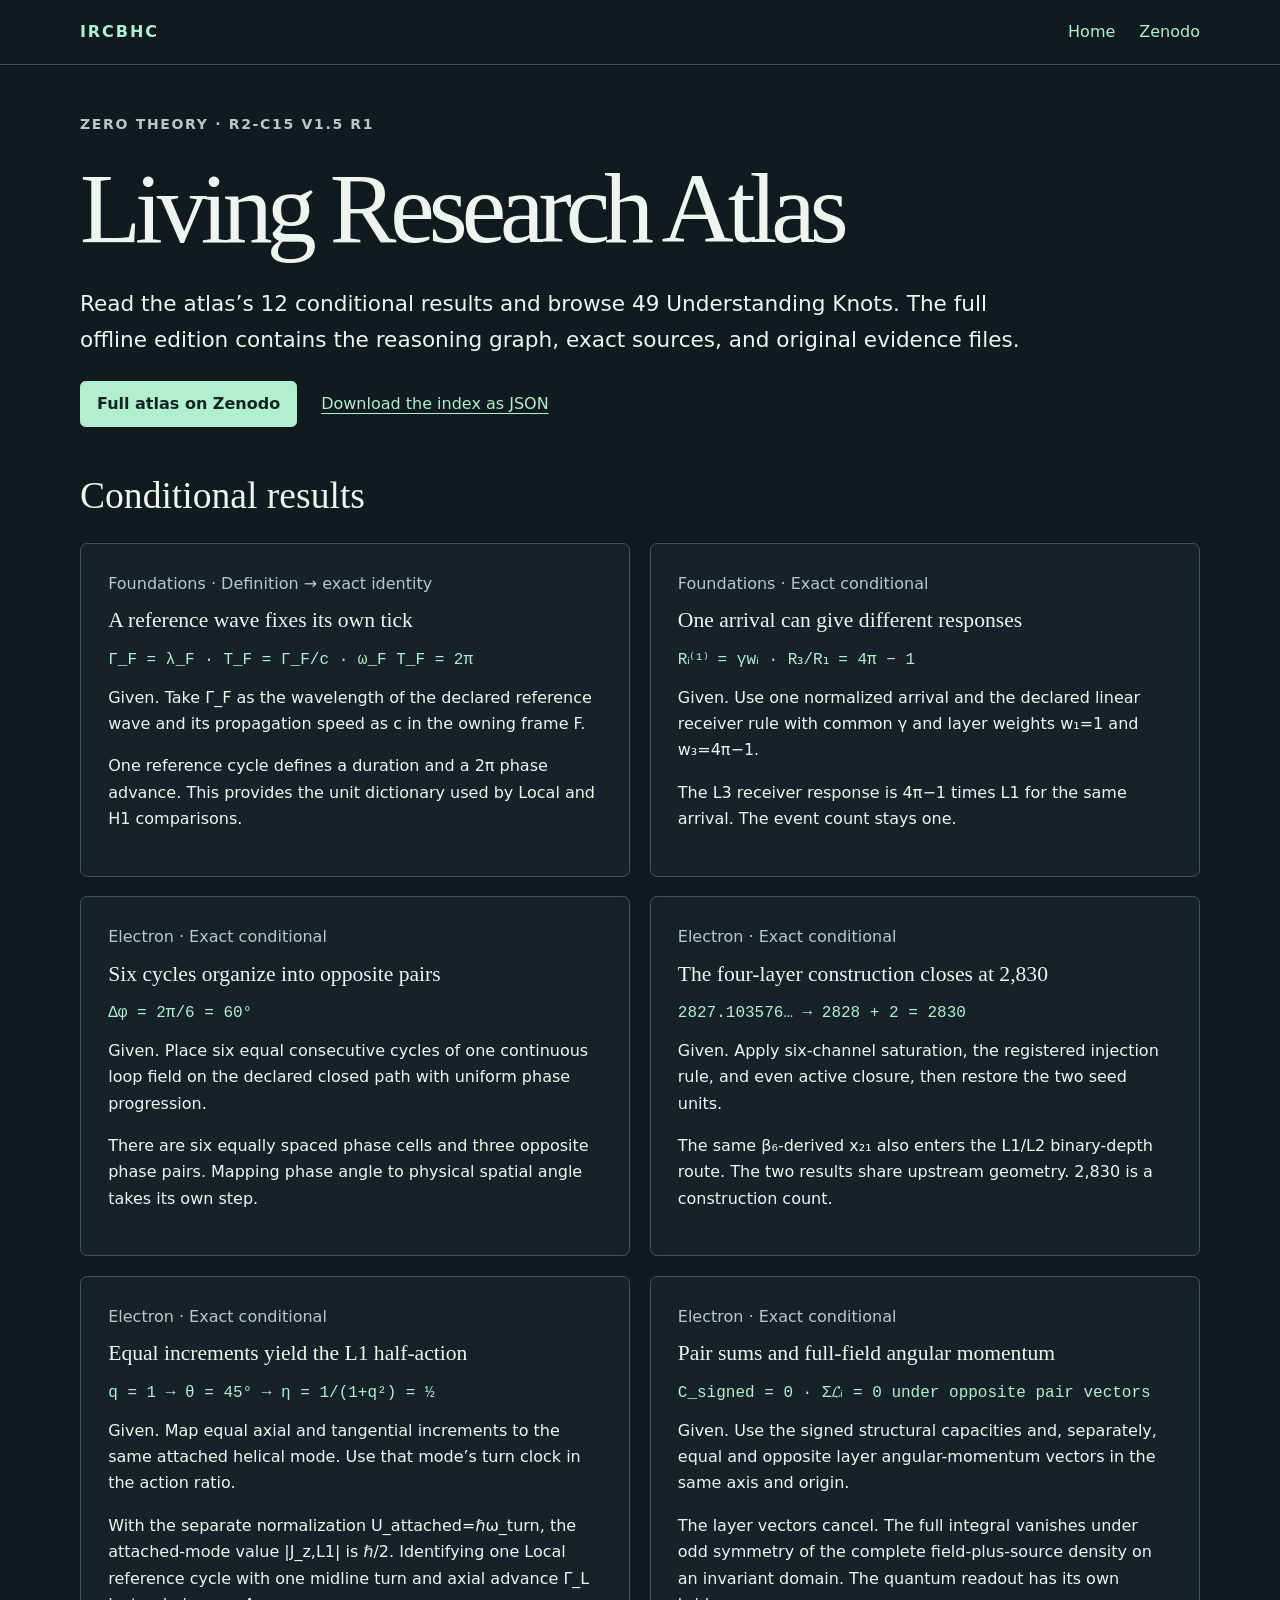
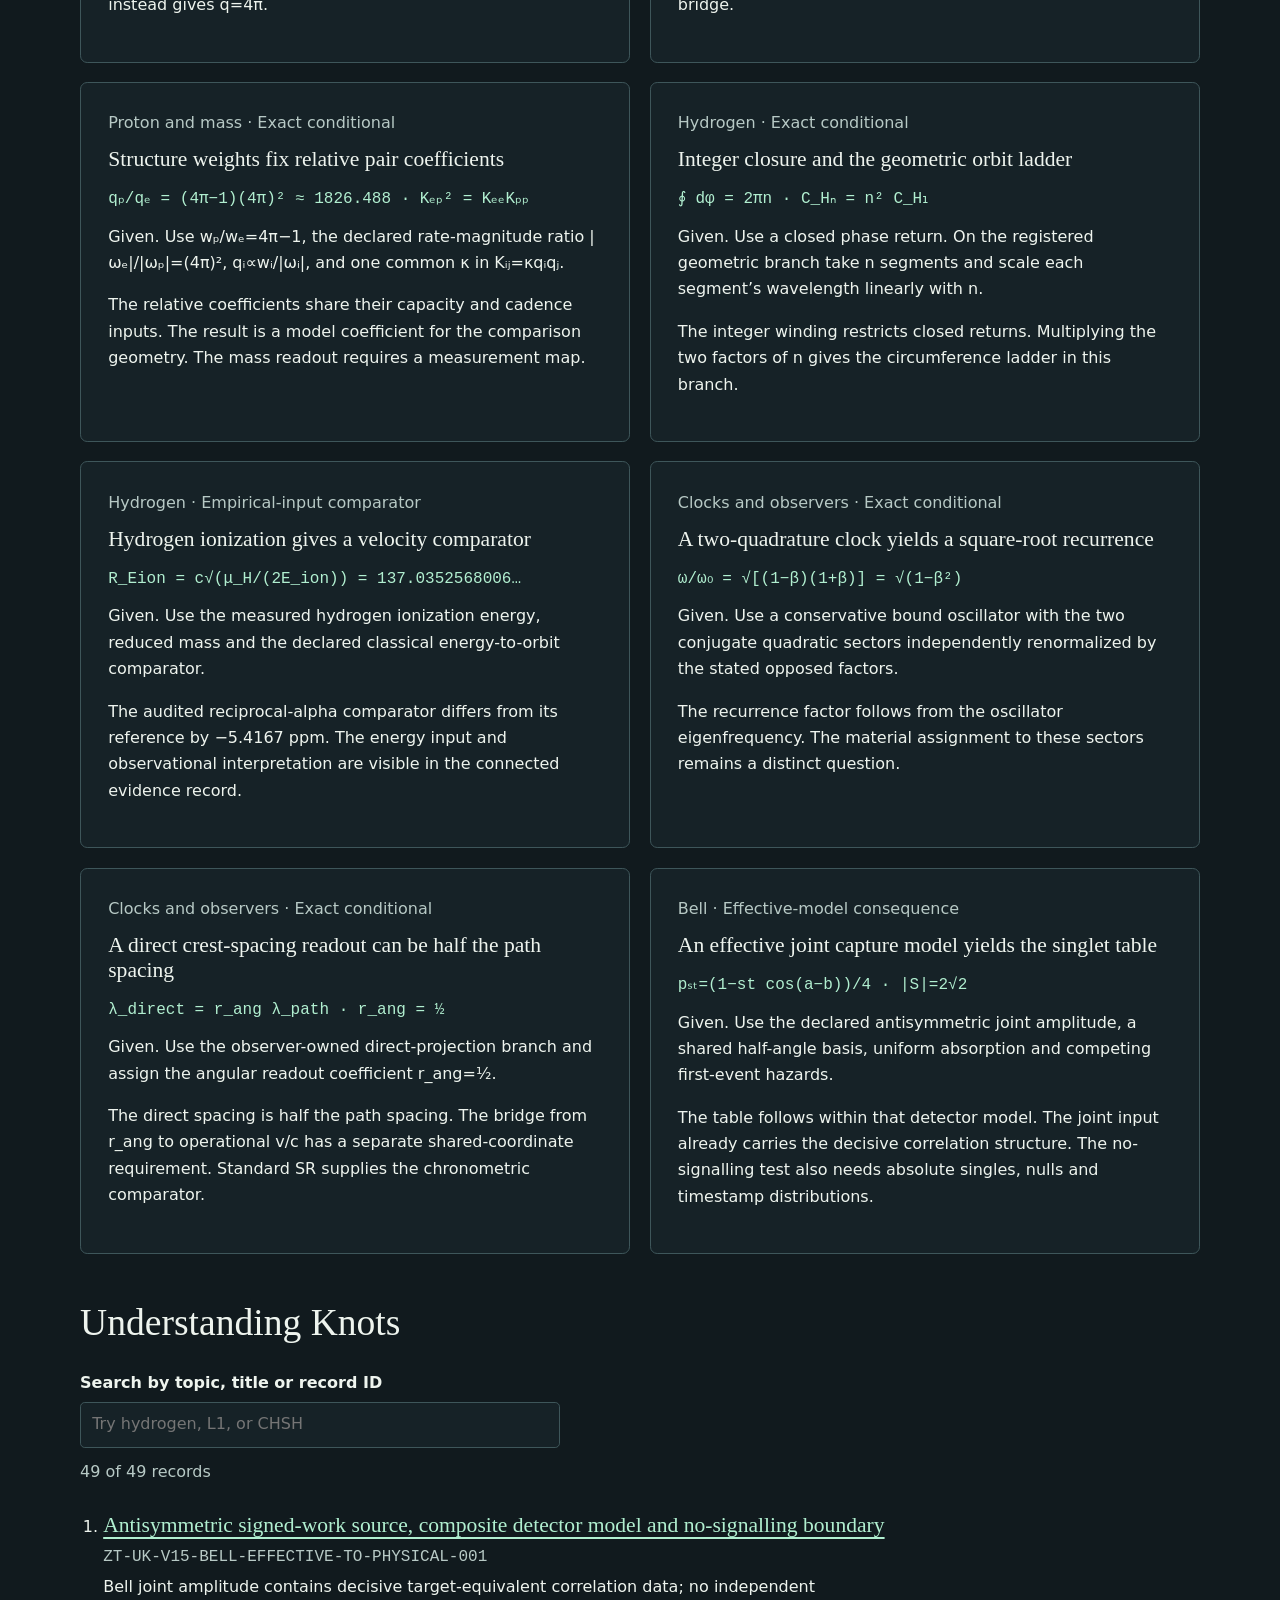
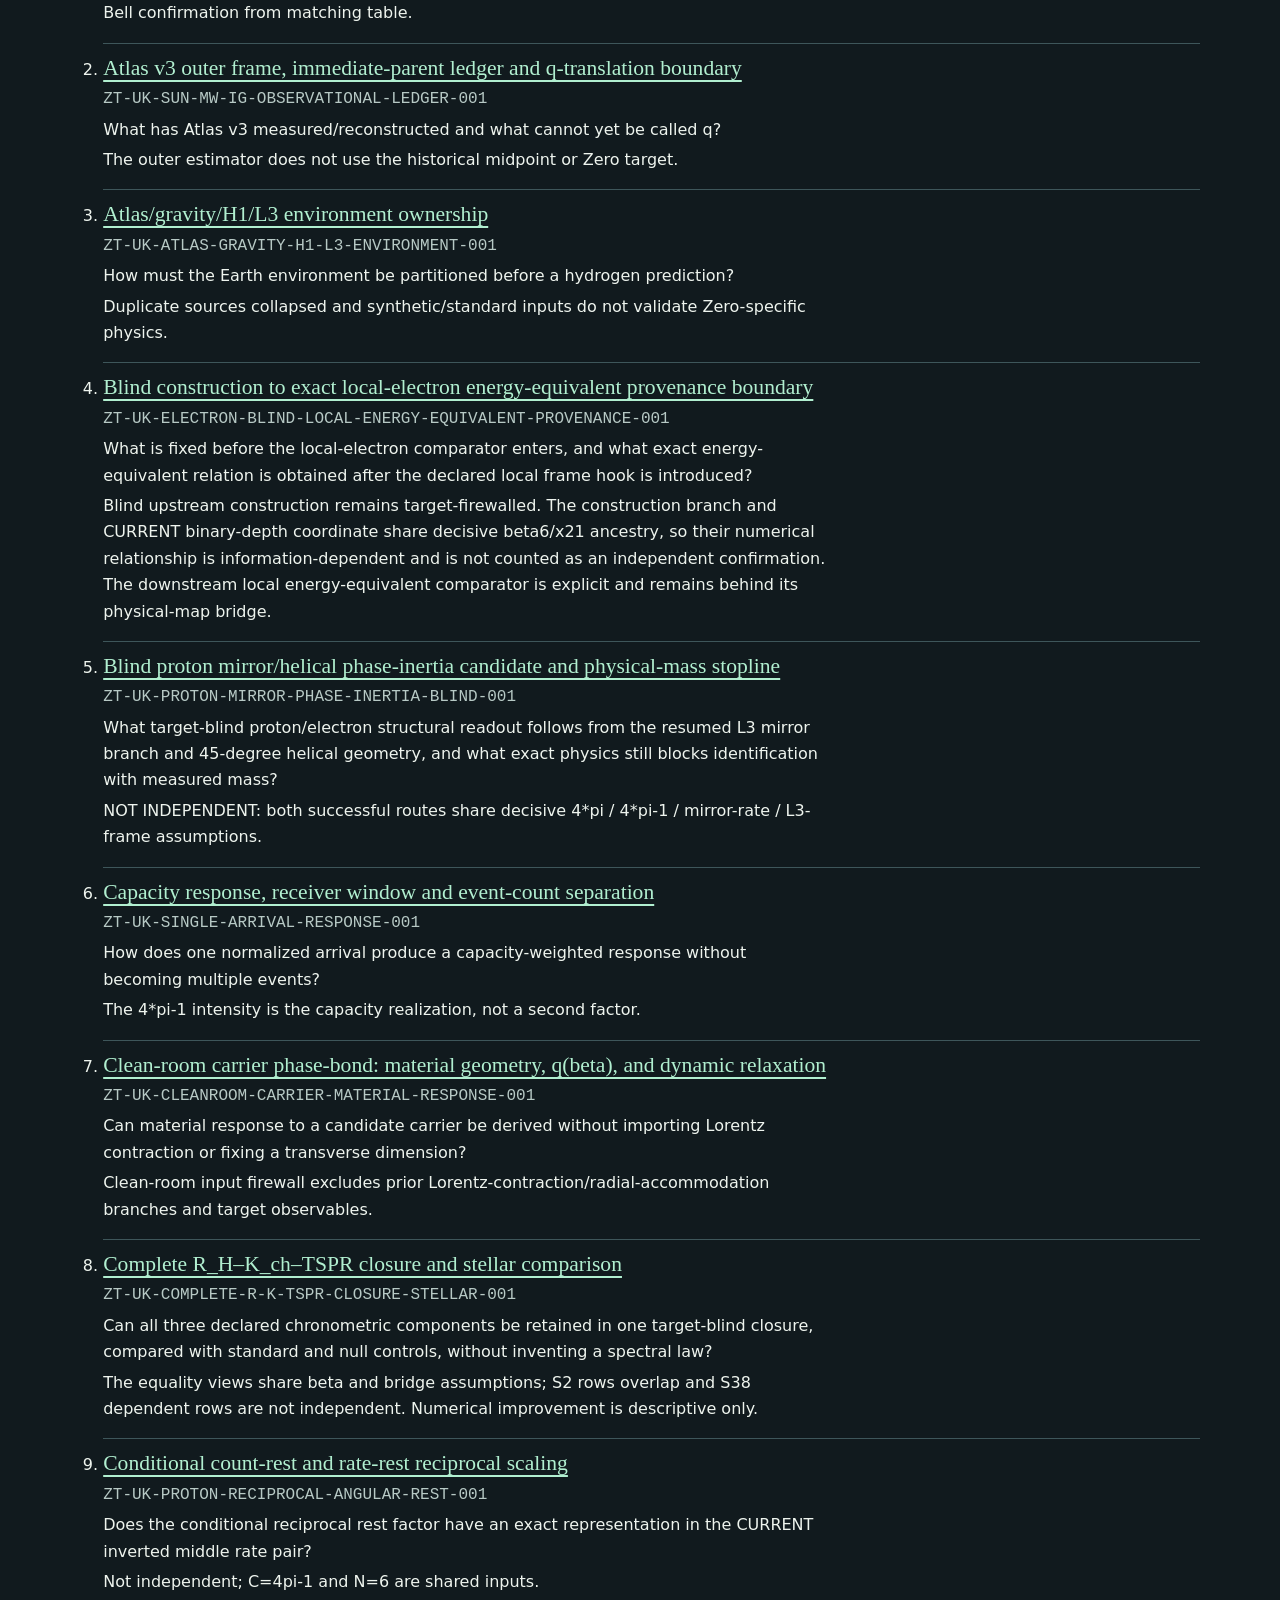
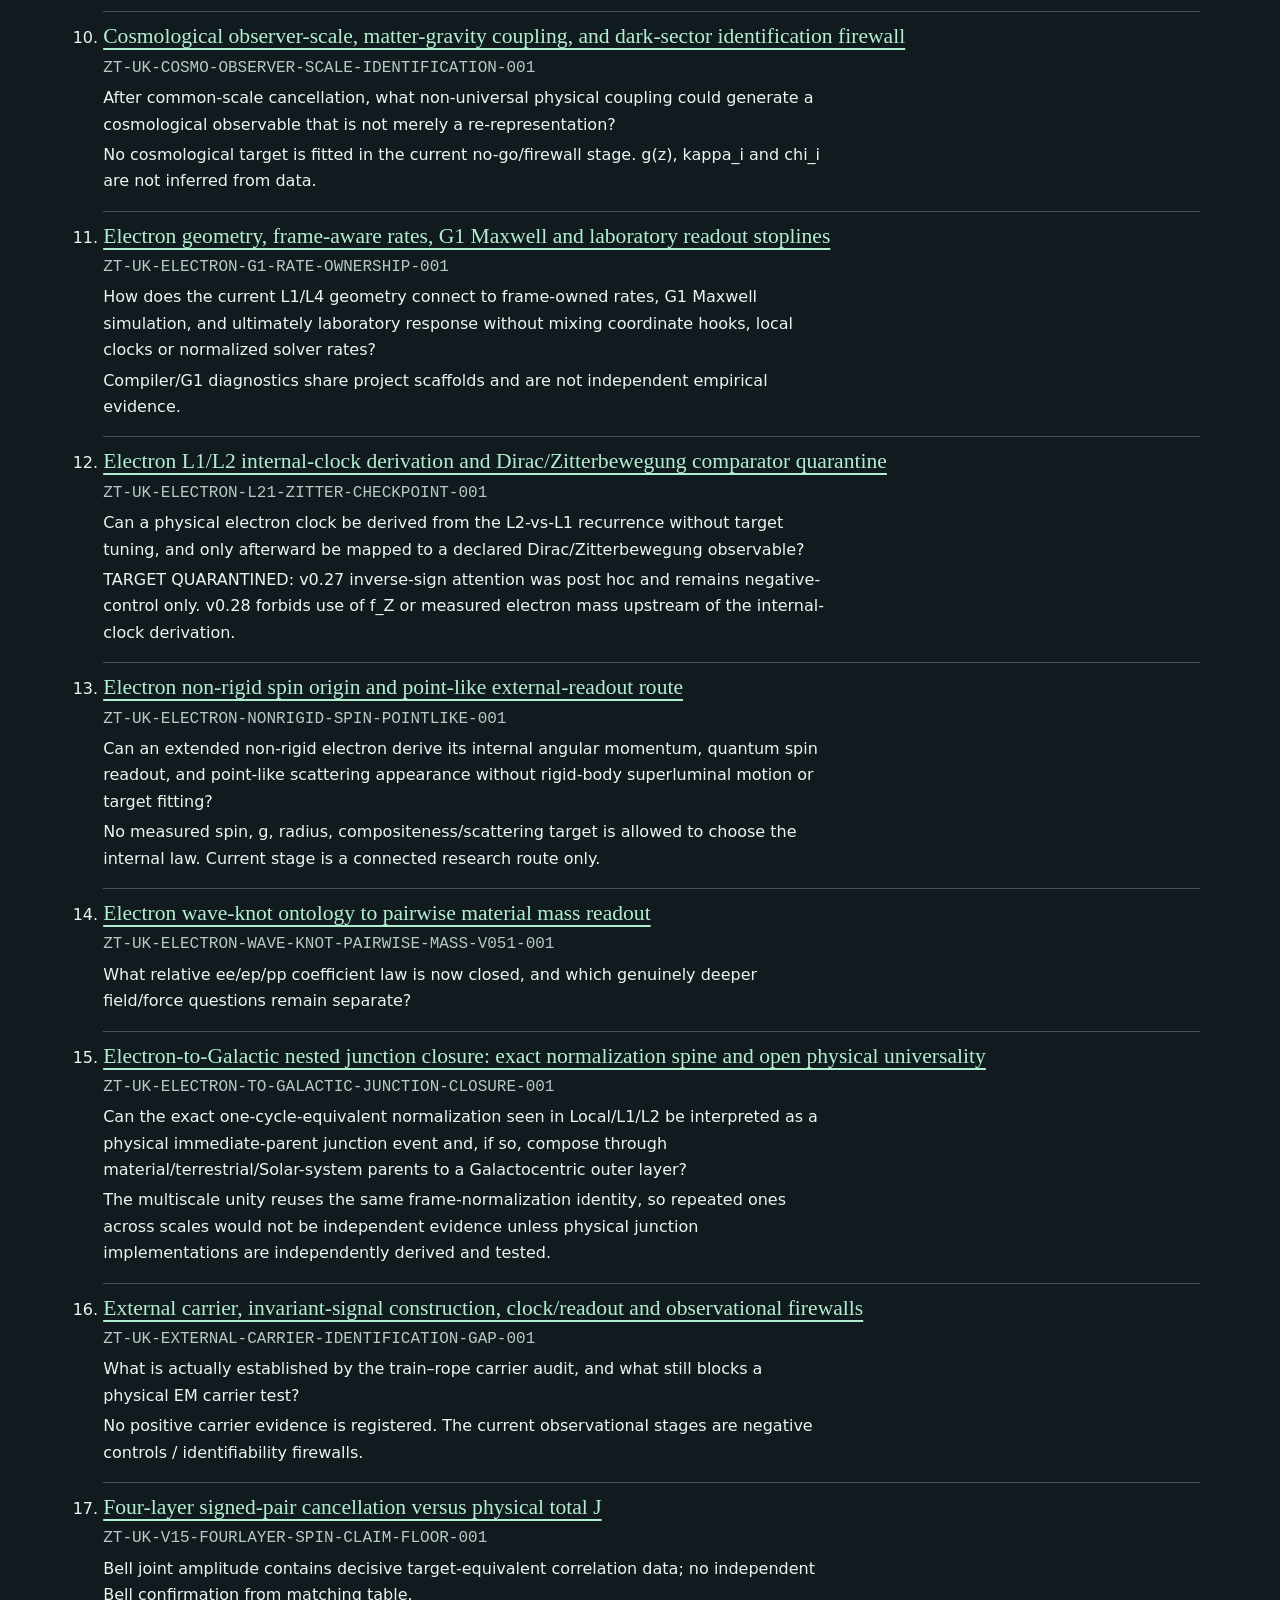
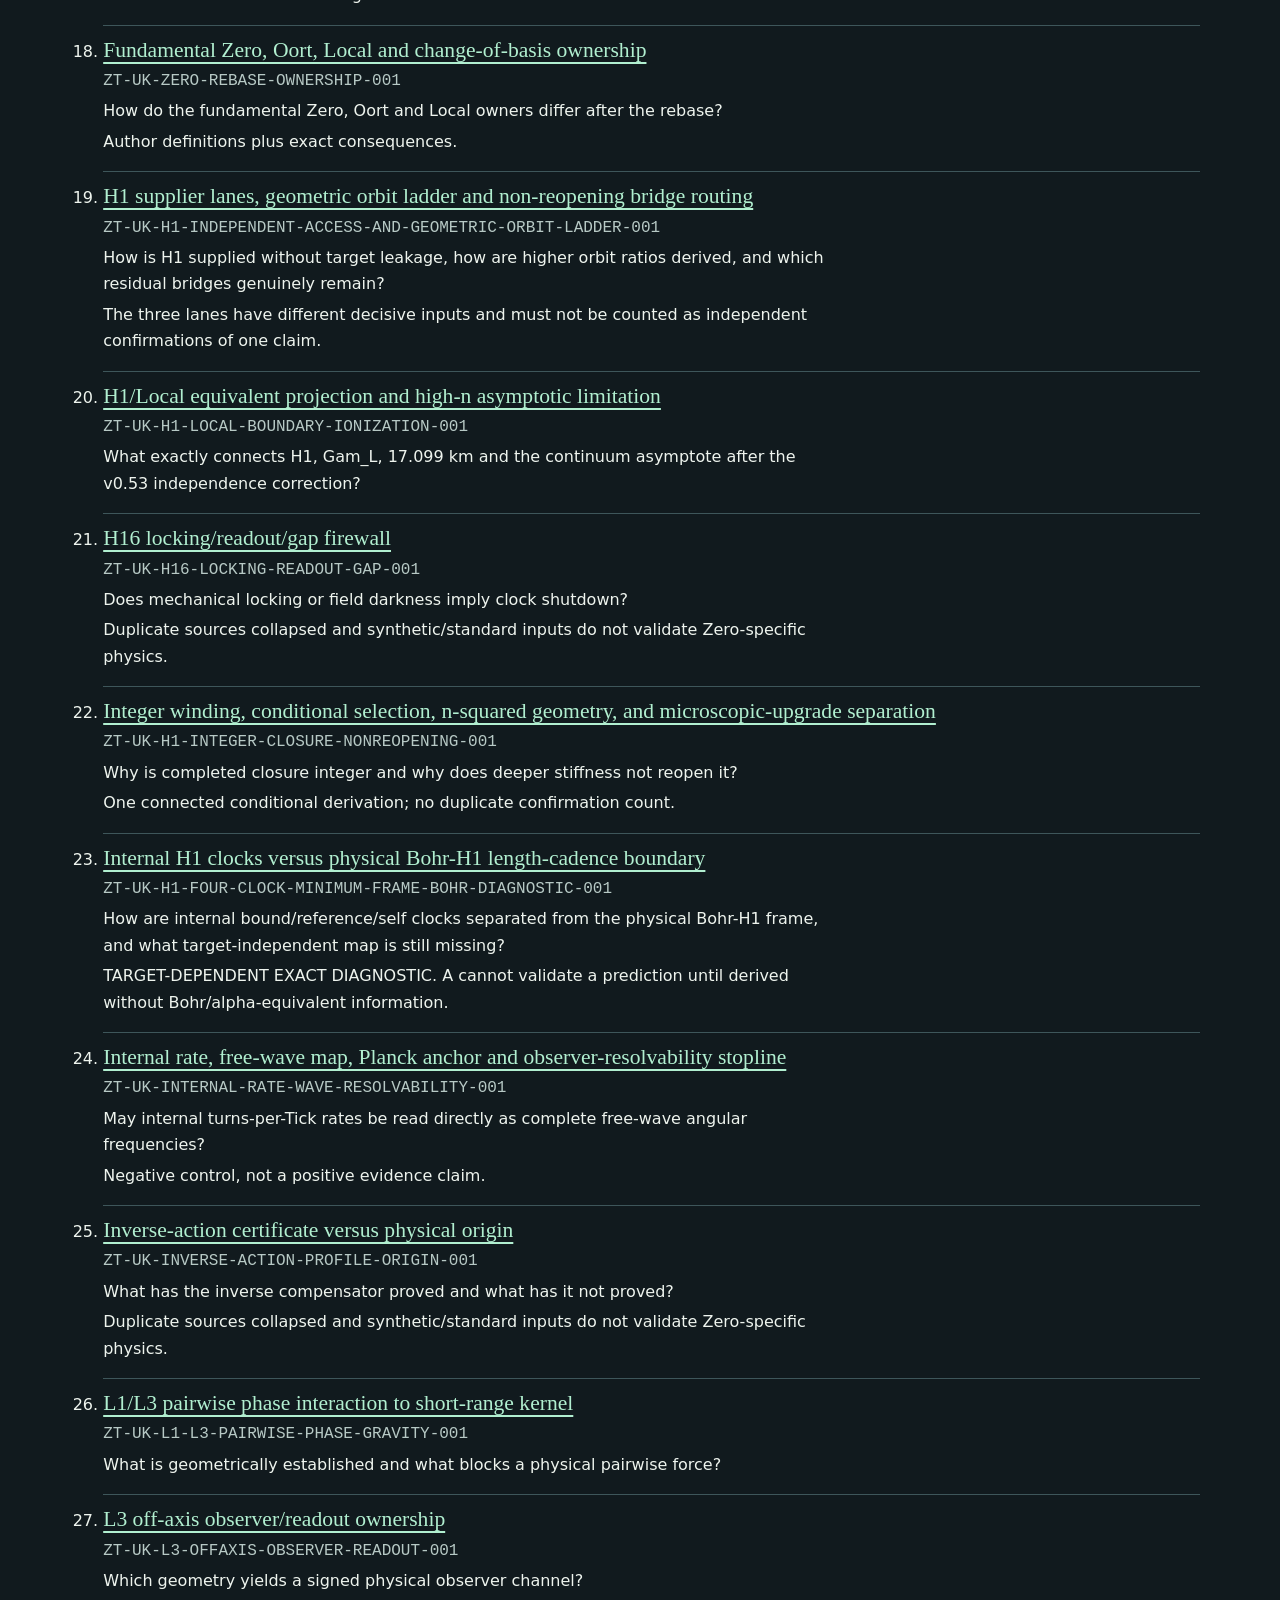
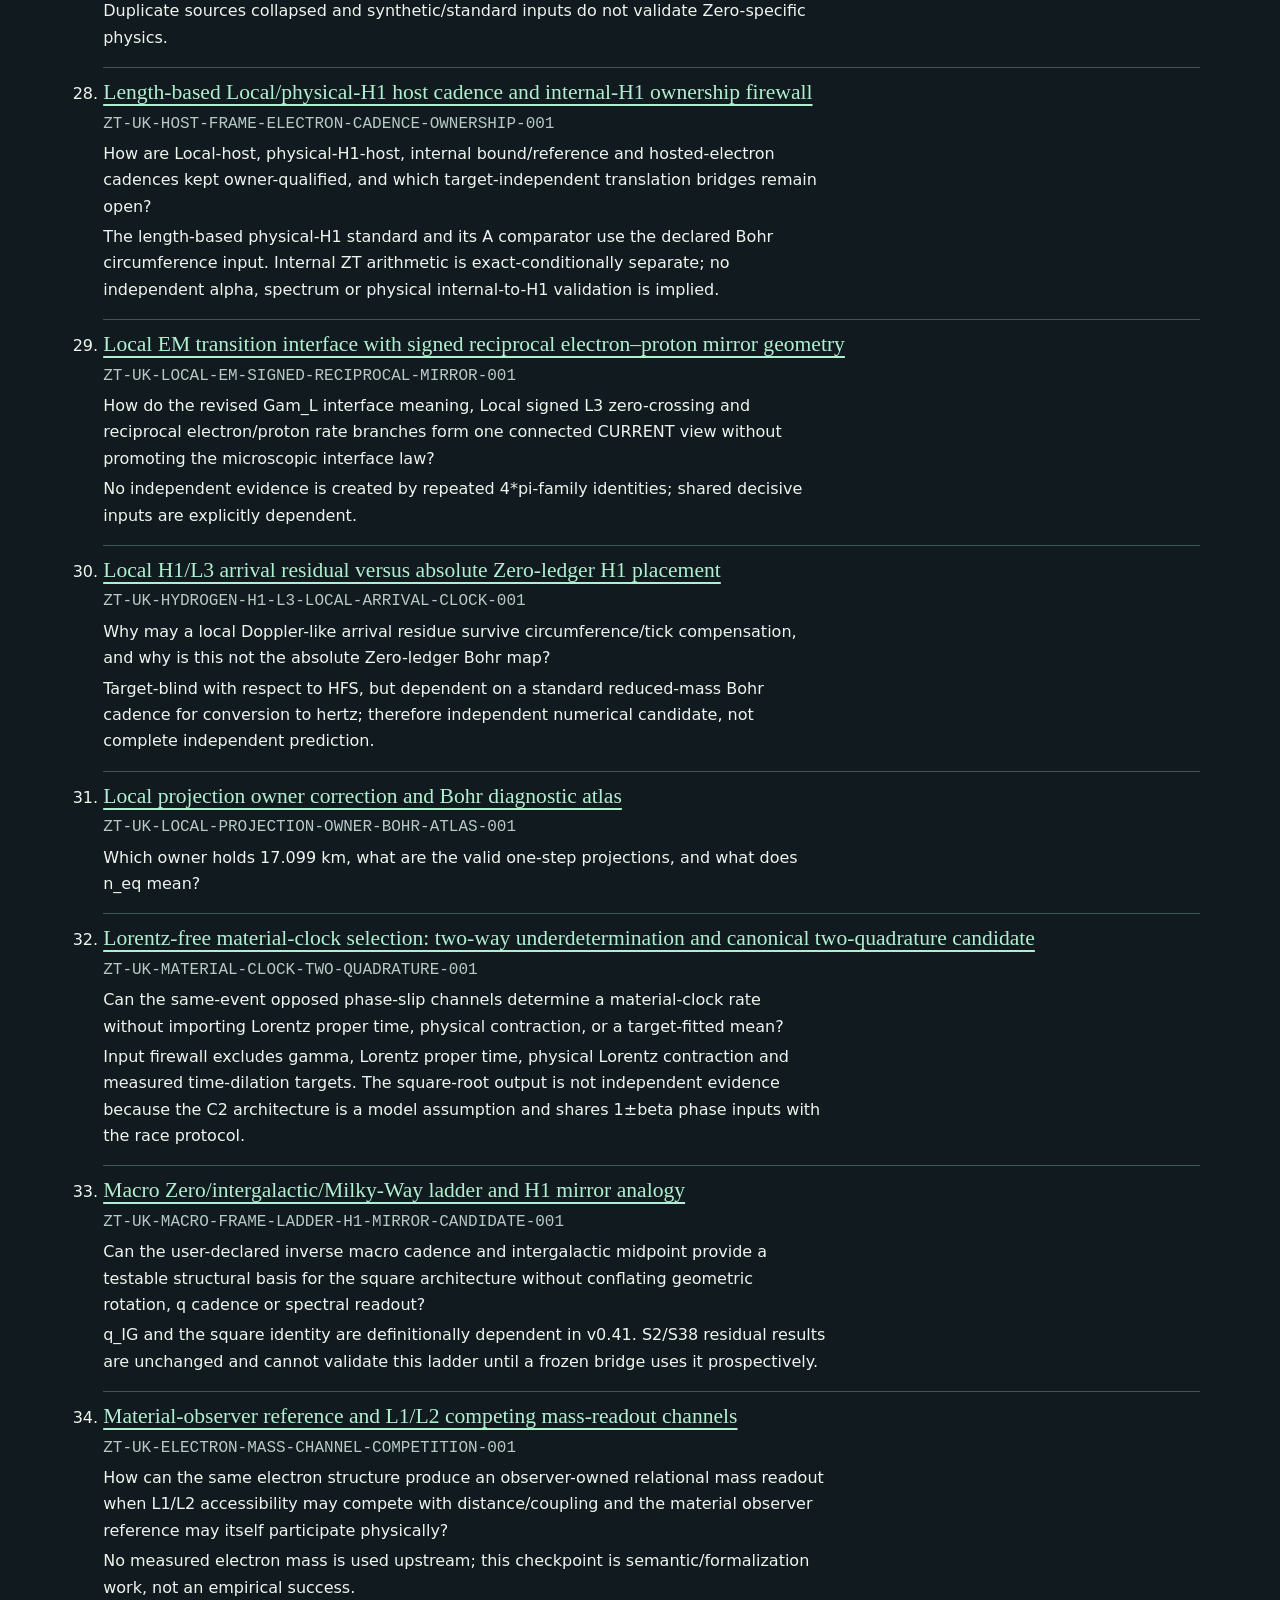
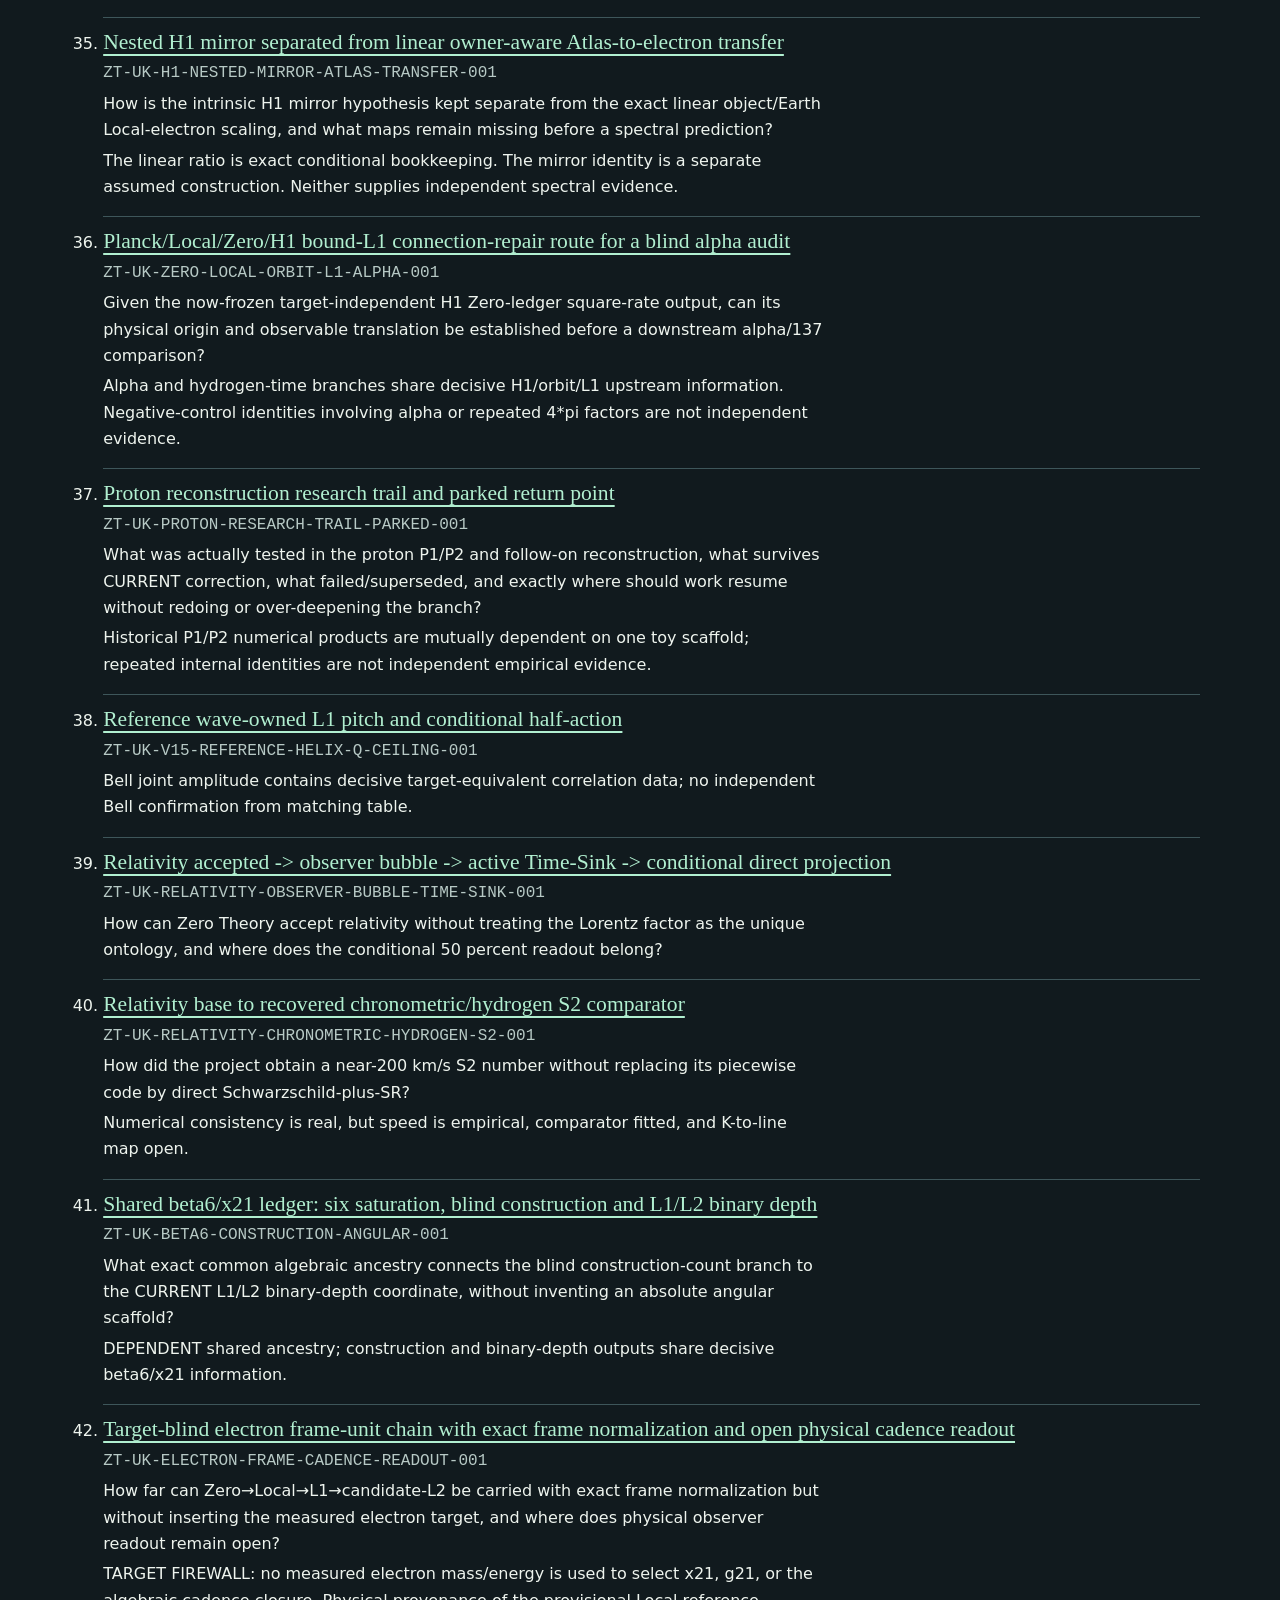
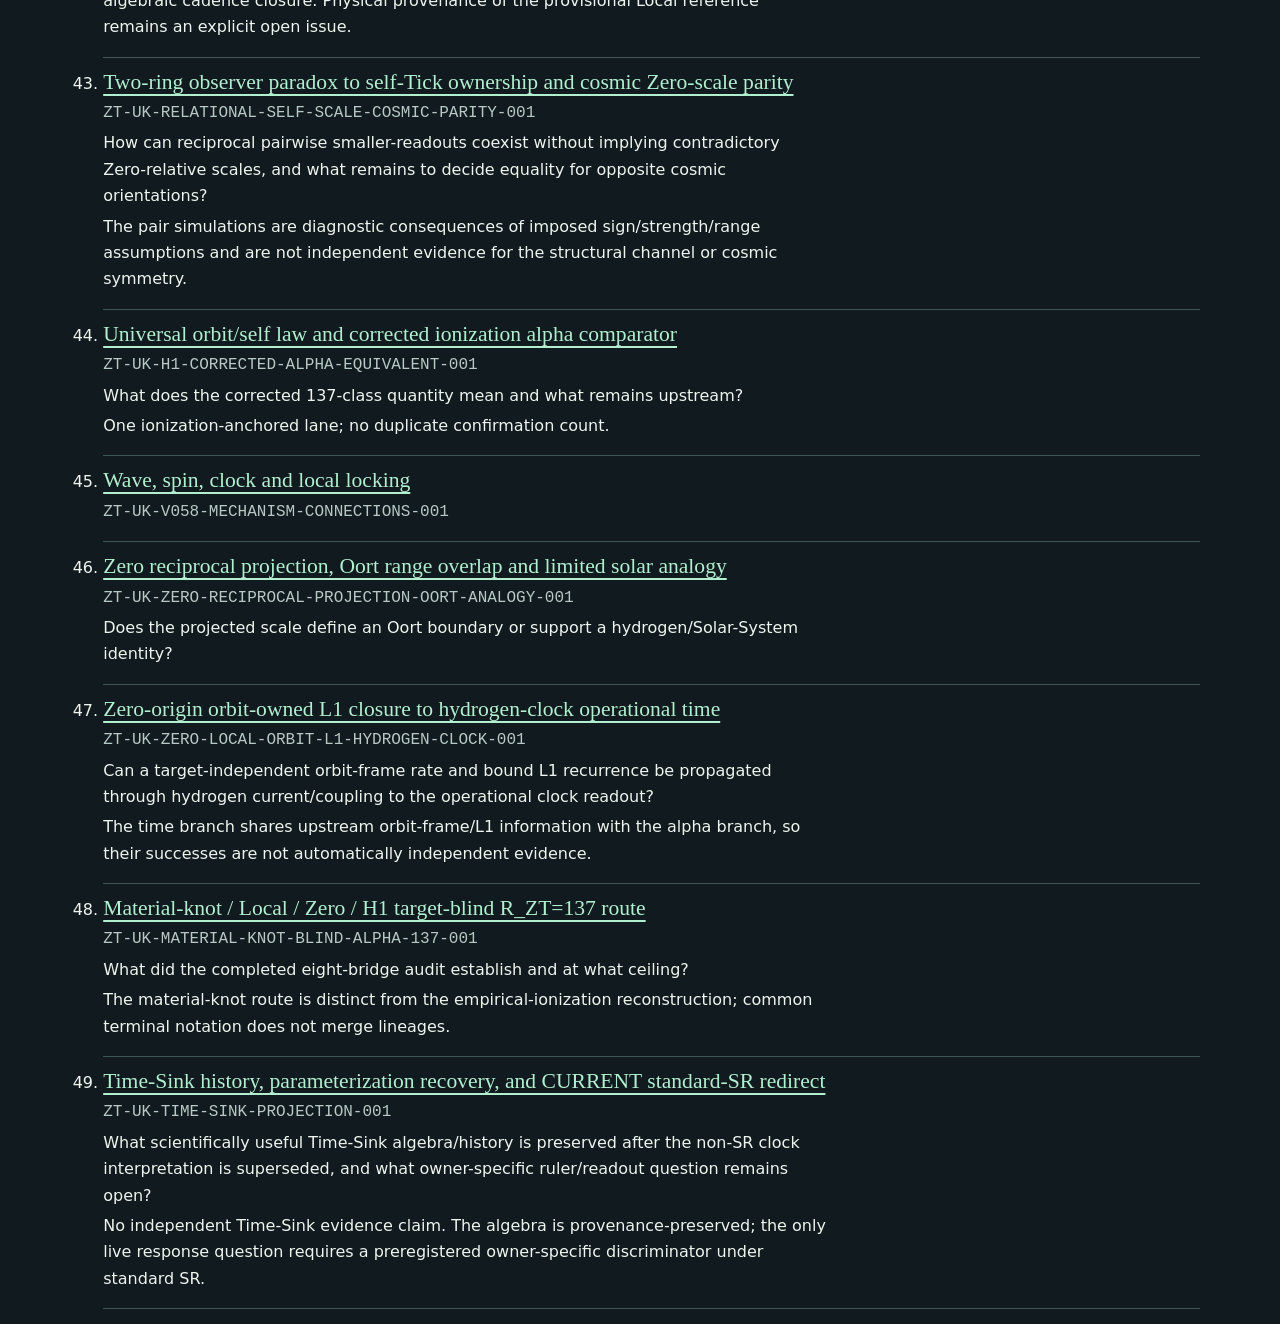
==== commit 6e8e79c9: "Remove the old book from website navigation" ====
--- a/atlas.html
+++ b/atlas.html
@@ -13,7 +13,6 @@
       <a class="wordmark" href="./">IRCBHC</a>
       <nav aria-label="Main navigation">
         <a href="./">Home</a>
-        <a href="book.html">Book</a>
         <a href="https://zenodo.org/records/24383891">Zenodo</a>
       </nav>
     </div>
--- a/site.css
+++ b/site.css
@@ -38,7 +38,7 @@
 .phase-study span:nth-child(2) { transform: rotate(35deg); border-color: #e0bf90 }
 .phase-study span:nth-child(3) { transform: rotate(90deg); inset: 22% 16%; opacity: .5 }
 .phase-study i { position: absolute; inset: calc(50% - 4px); border-radius: 50%; background: #e6efc3; box-shadow: 0 0 2rem .7rem #b1efd05e }
-.collection, .result-grid { display: grid; grid-template-columns: repeat(2, minmax(0, 1fr)); gap: 1.2rem }
+.result-grid { display: grid; grid-template-columns: repeat(2, minmax(0, 1fr)); gap: 1.2rem }
 .collection { padding-block: 2.5rem }
 .collection article, .result { padding: clamp(1rem, 3vw, 1.7rem); border: 1px solid var(--line); background: var(--panel); border-radius: .45rem }
 .footer { border-top: 1px solid var(--line); padding-block: 1.5rem }
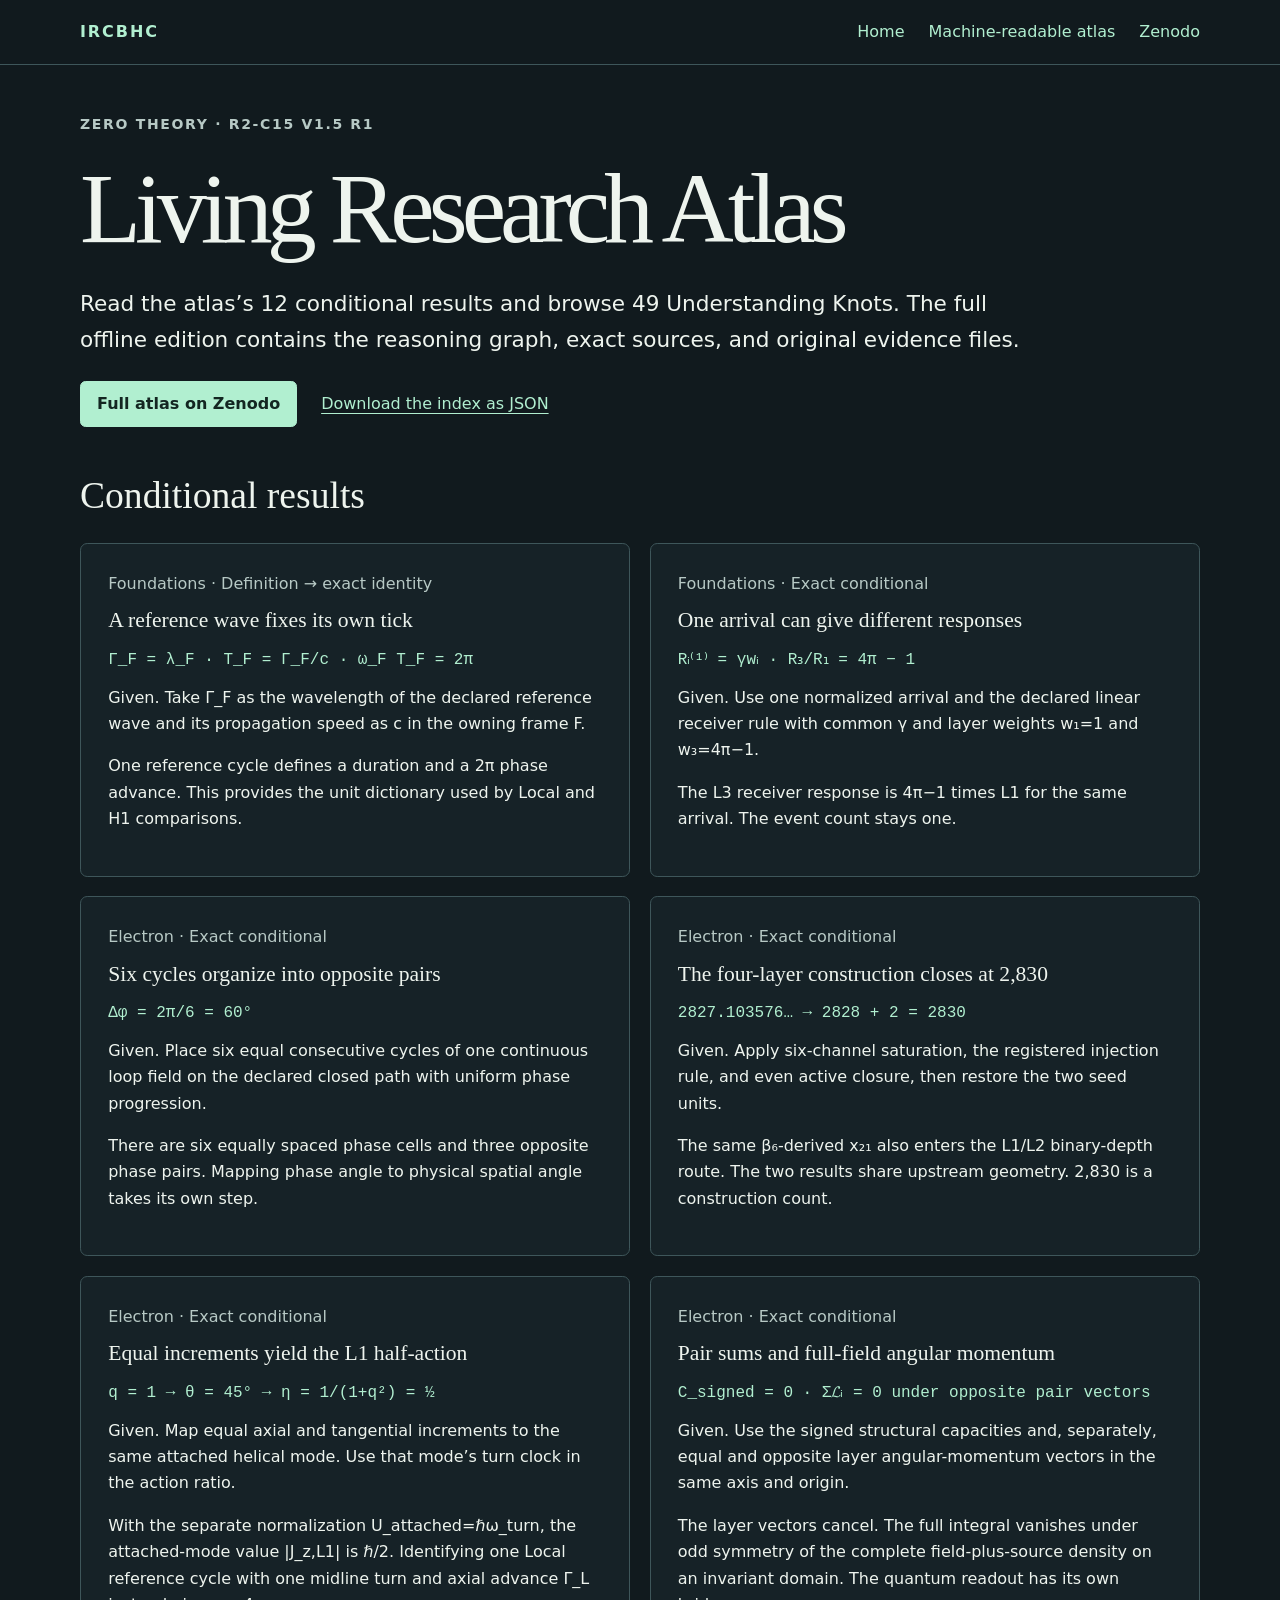
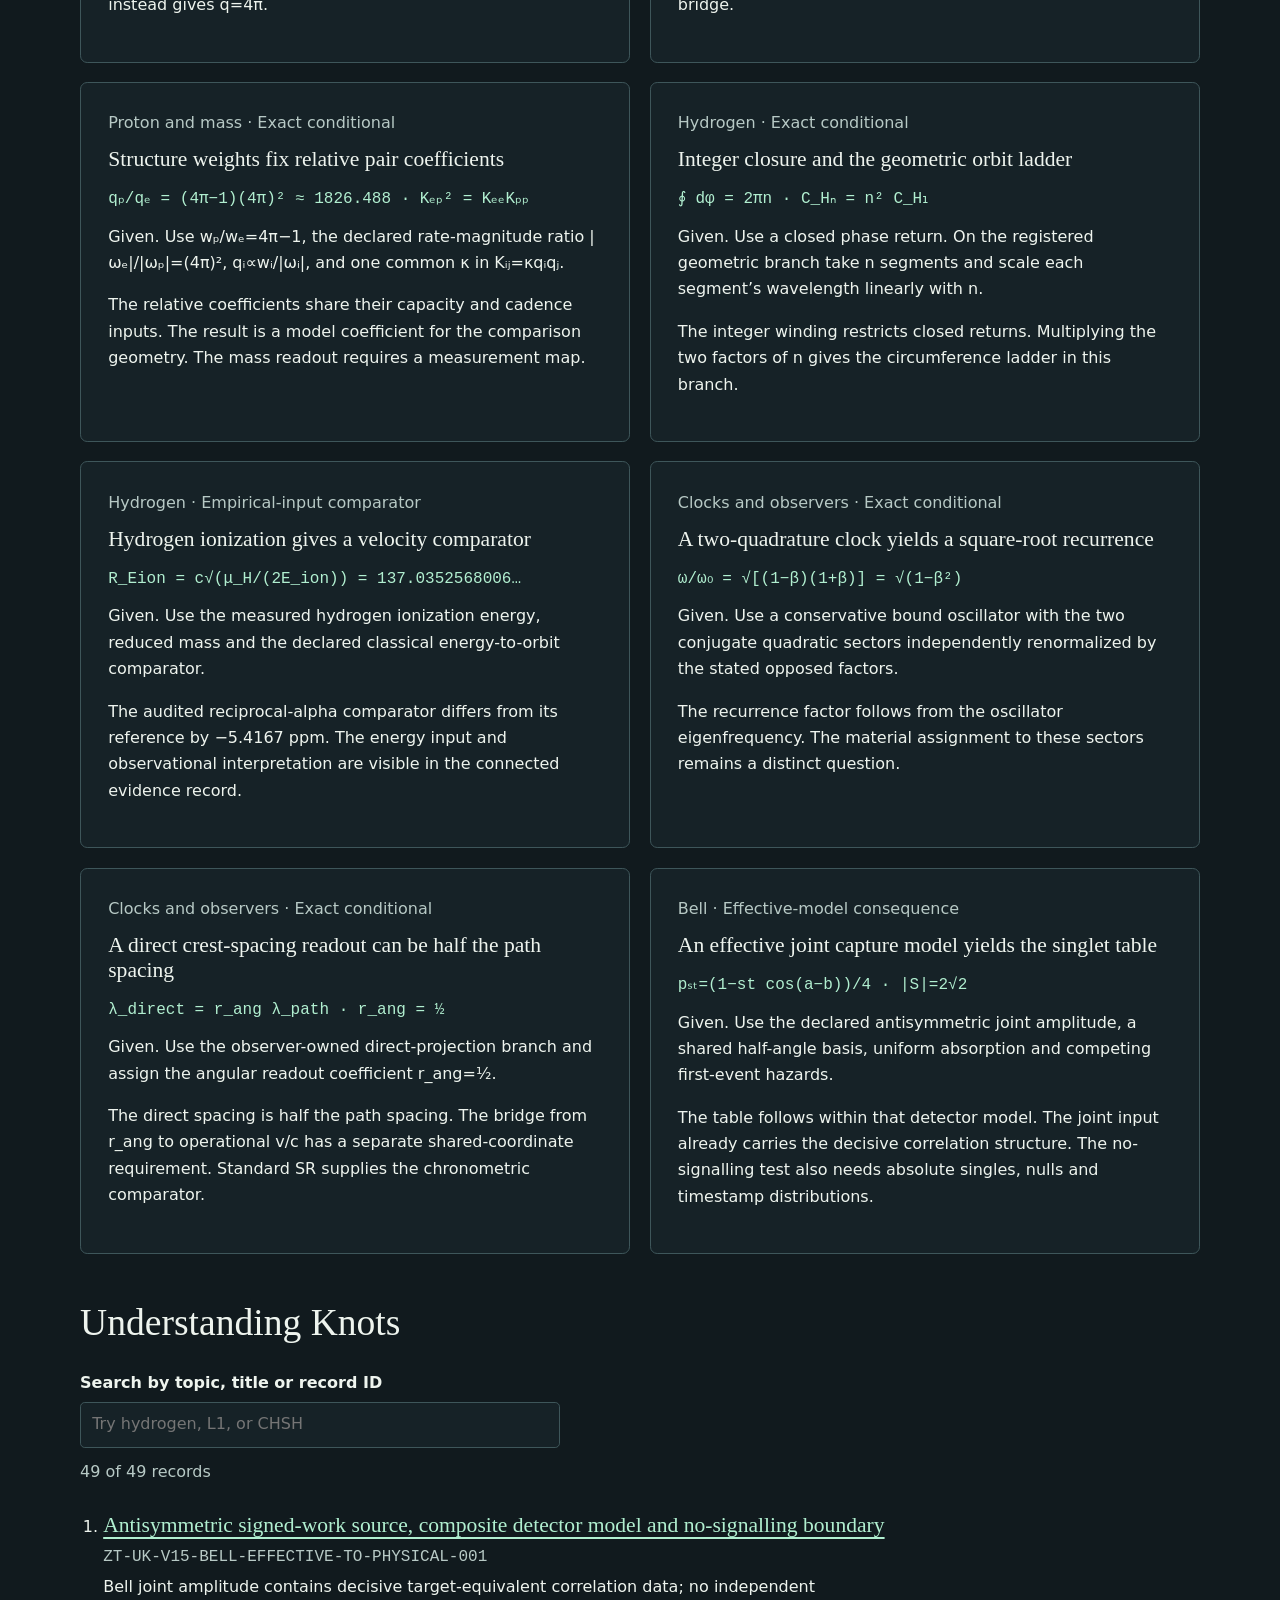
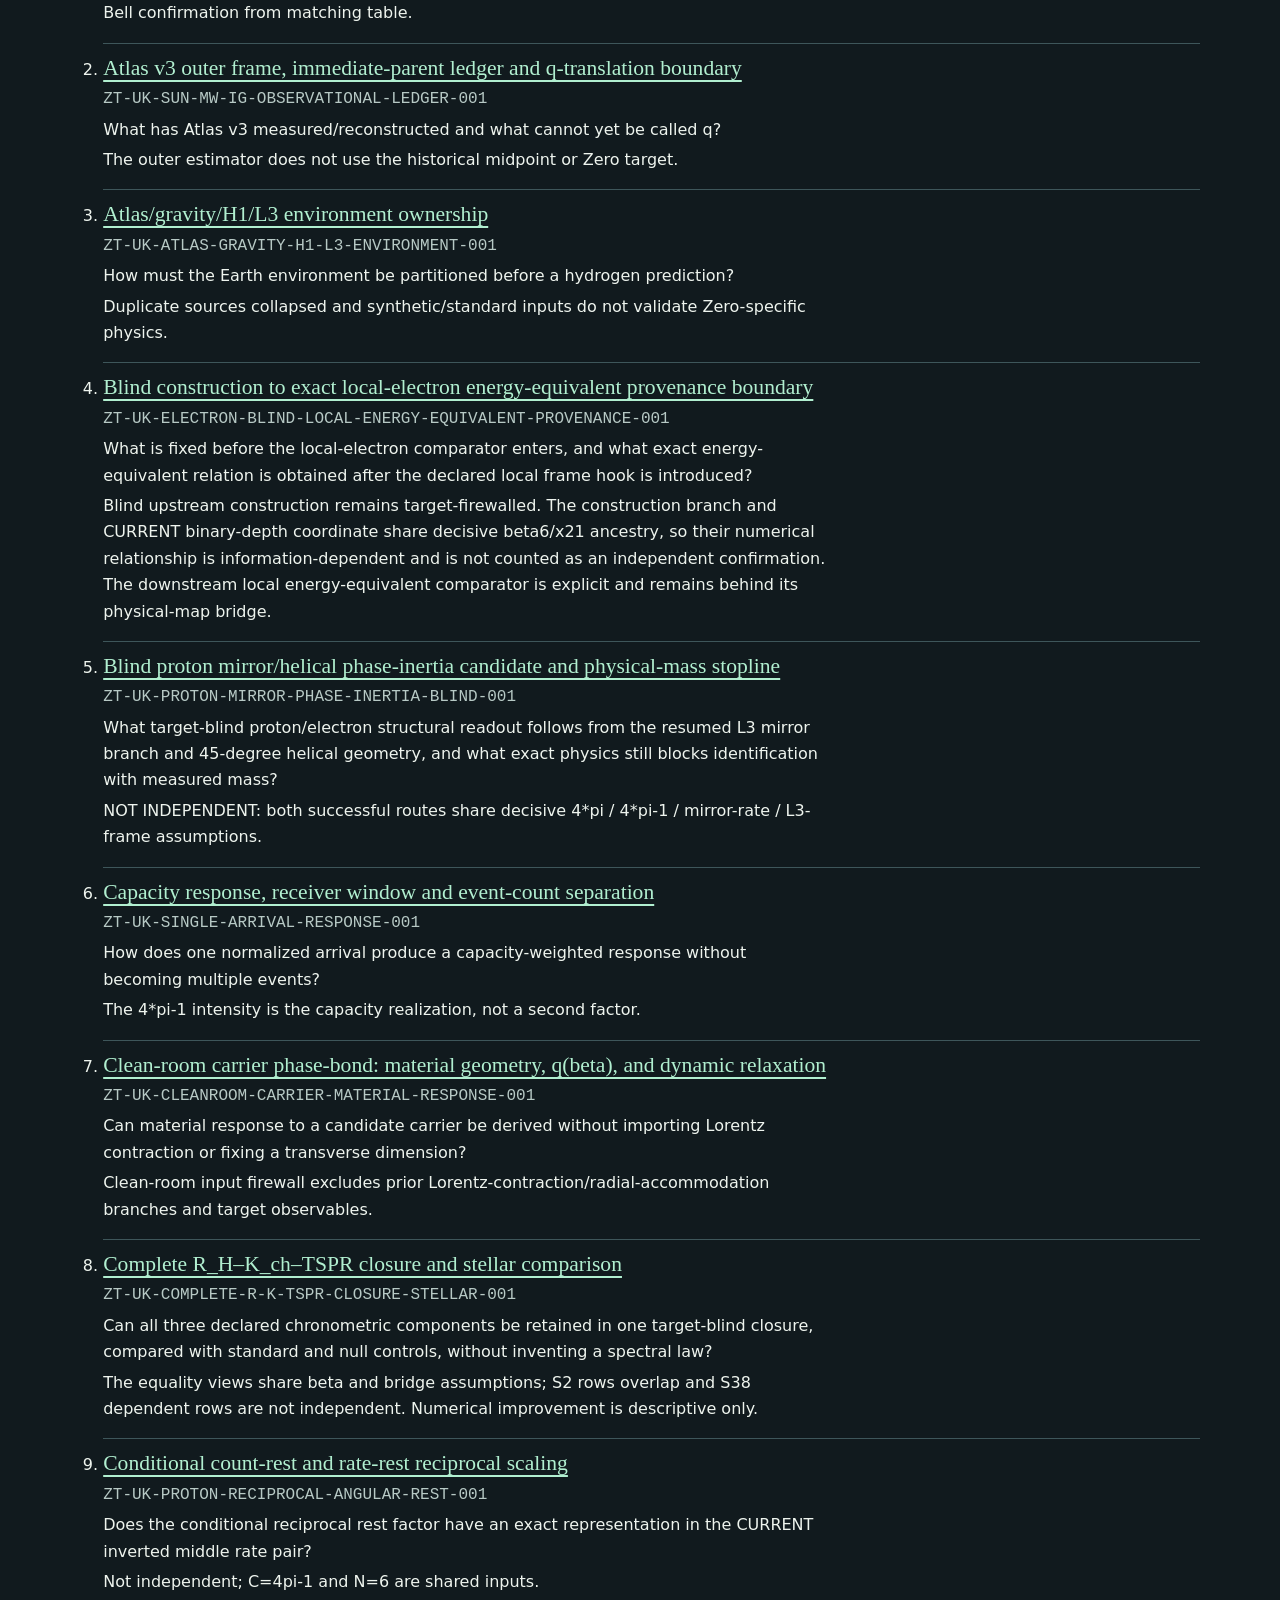
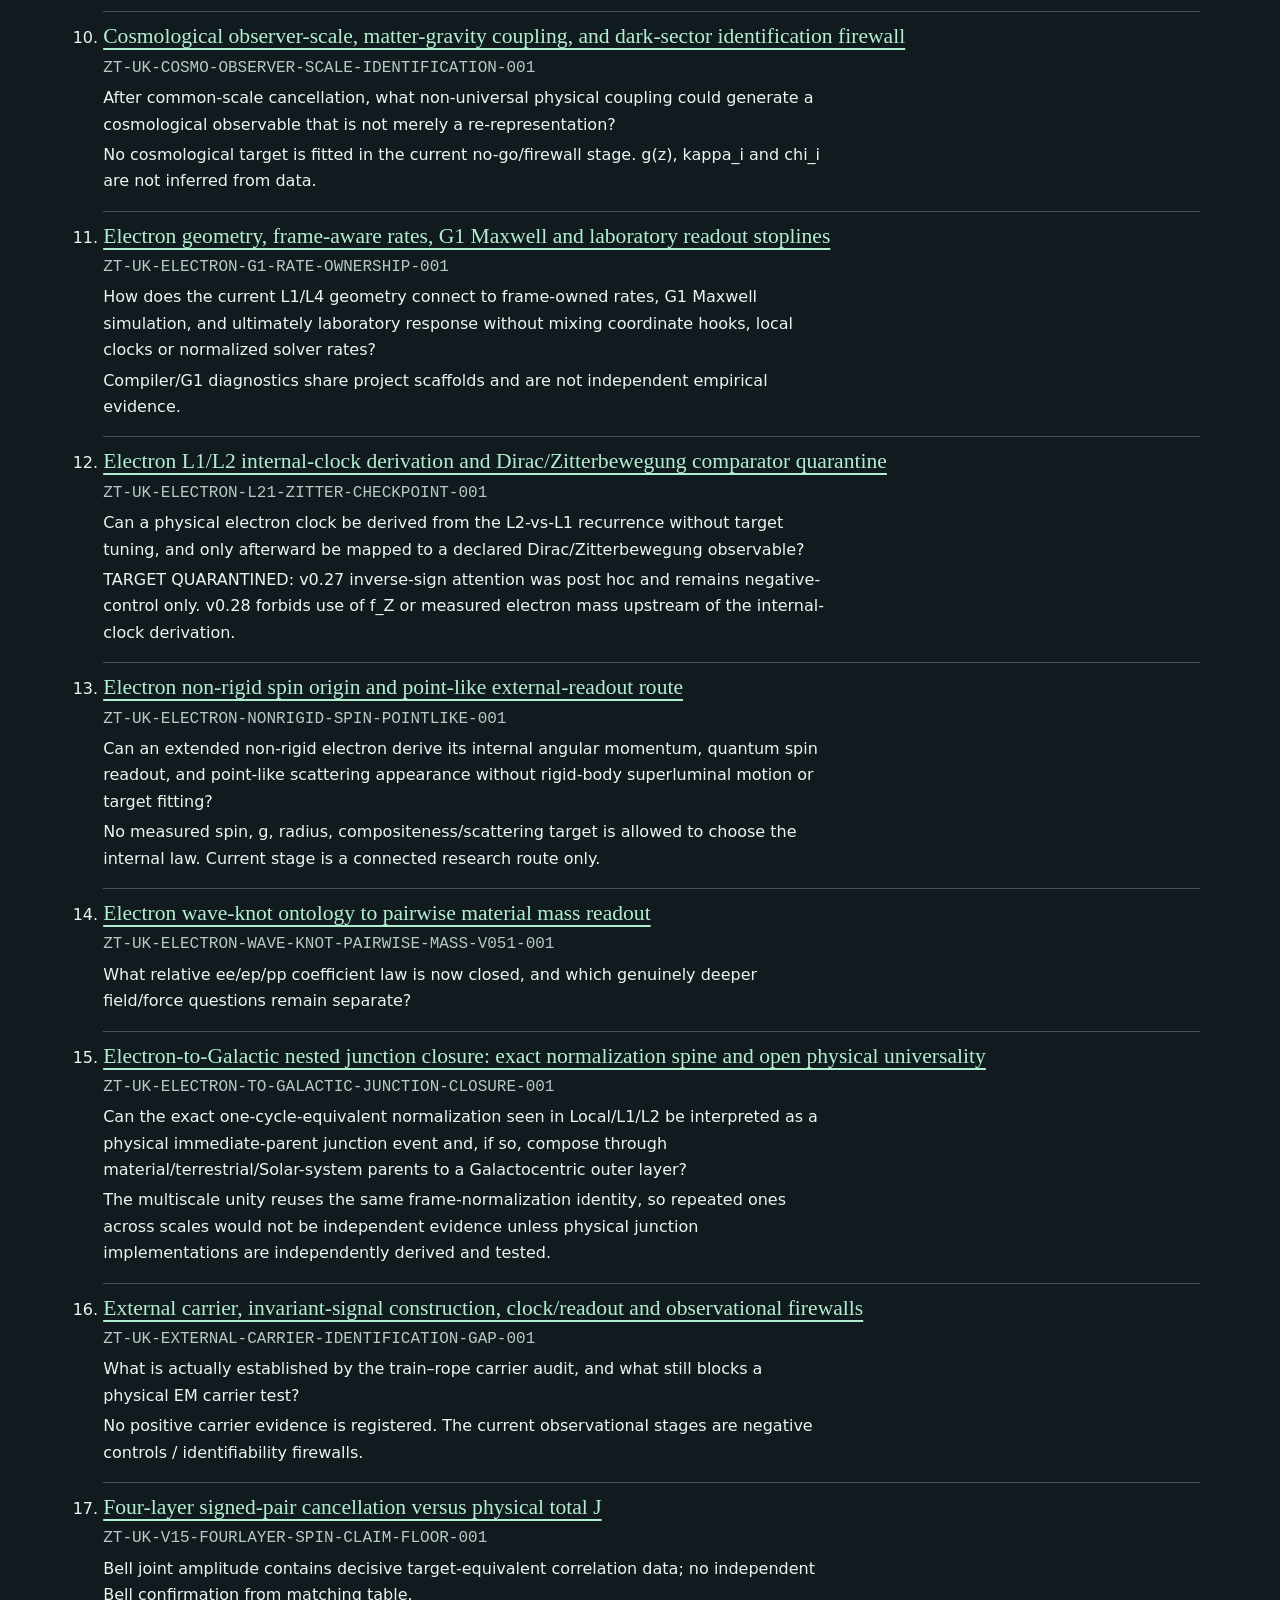
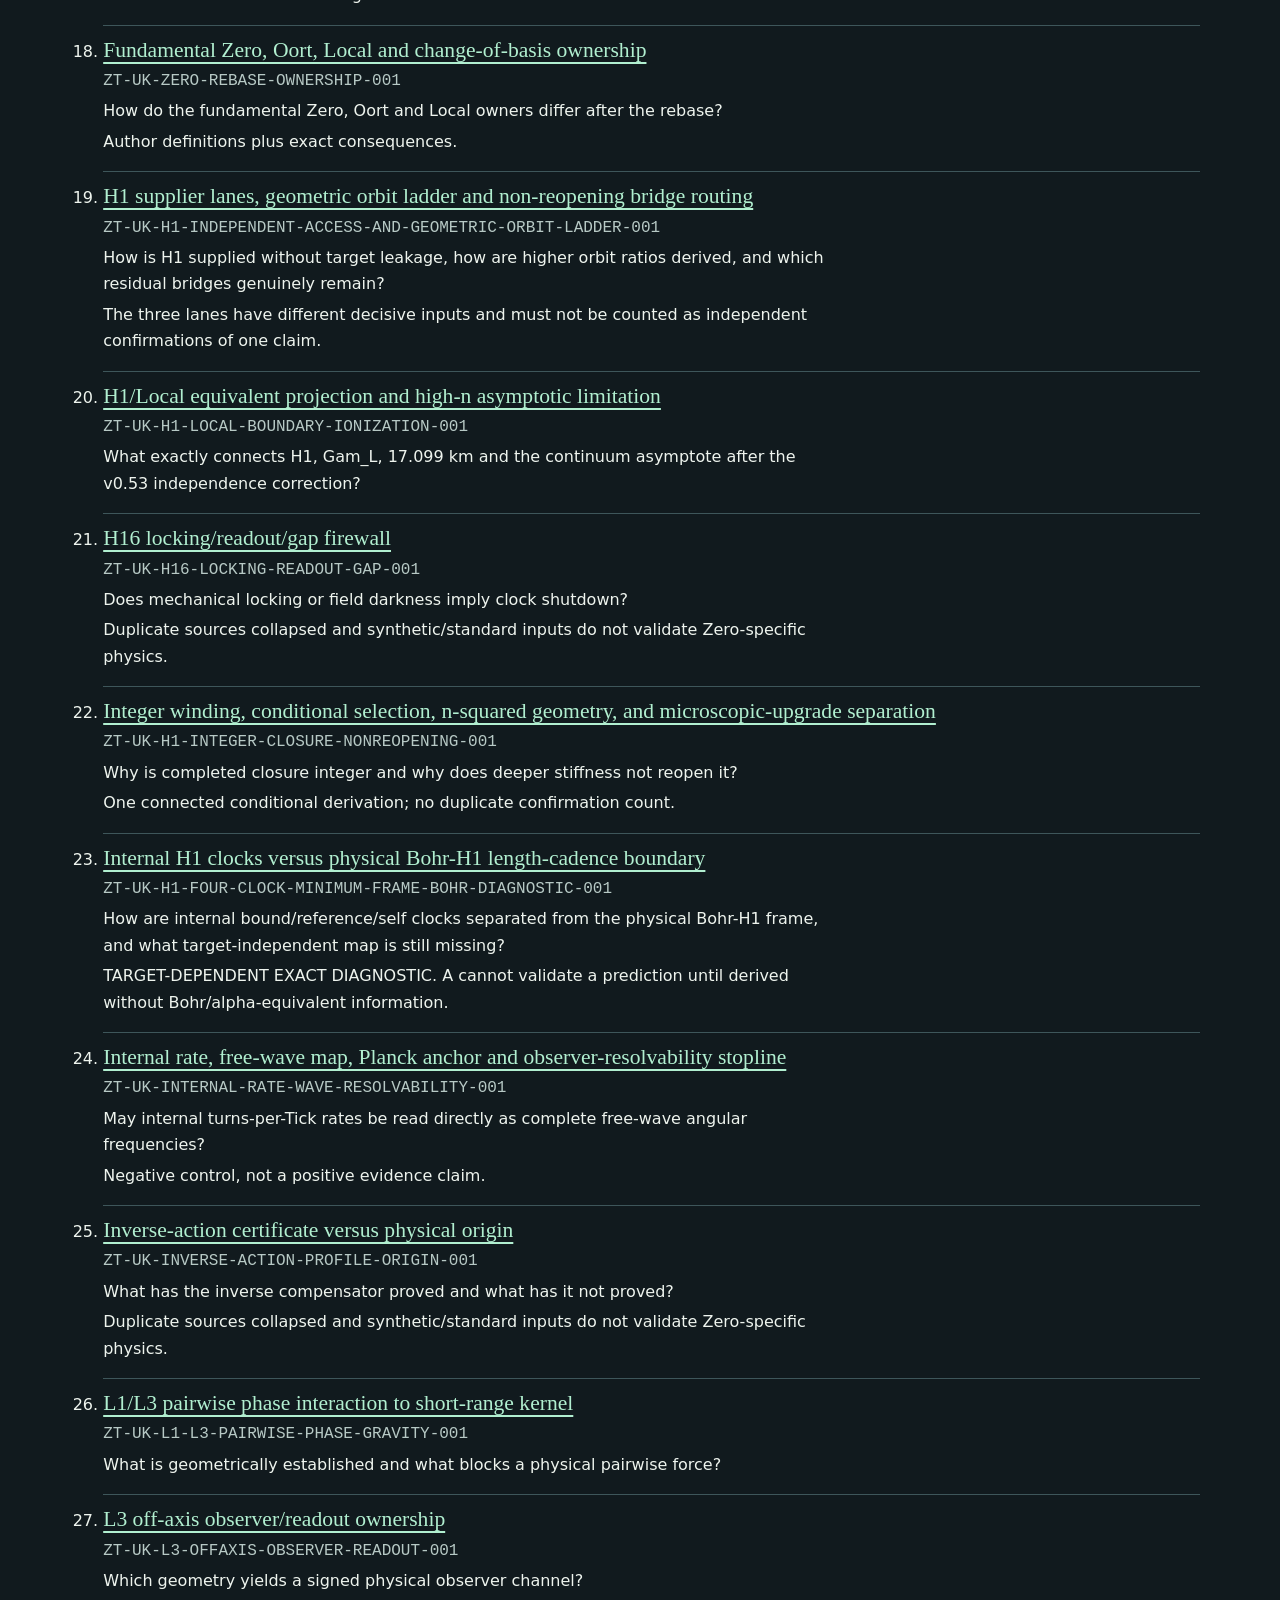
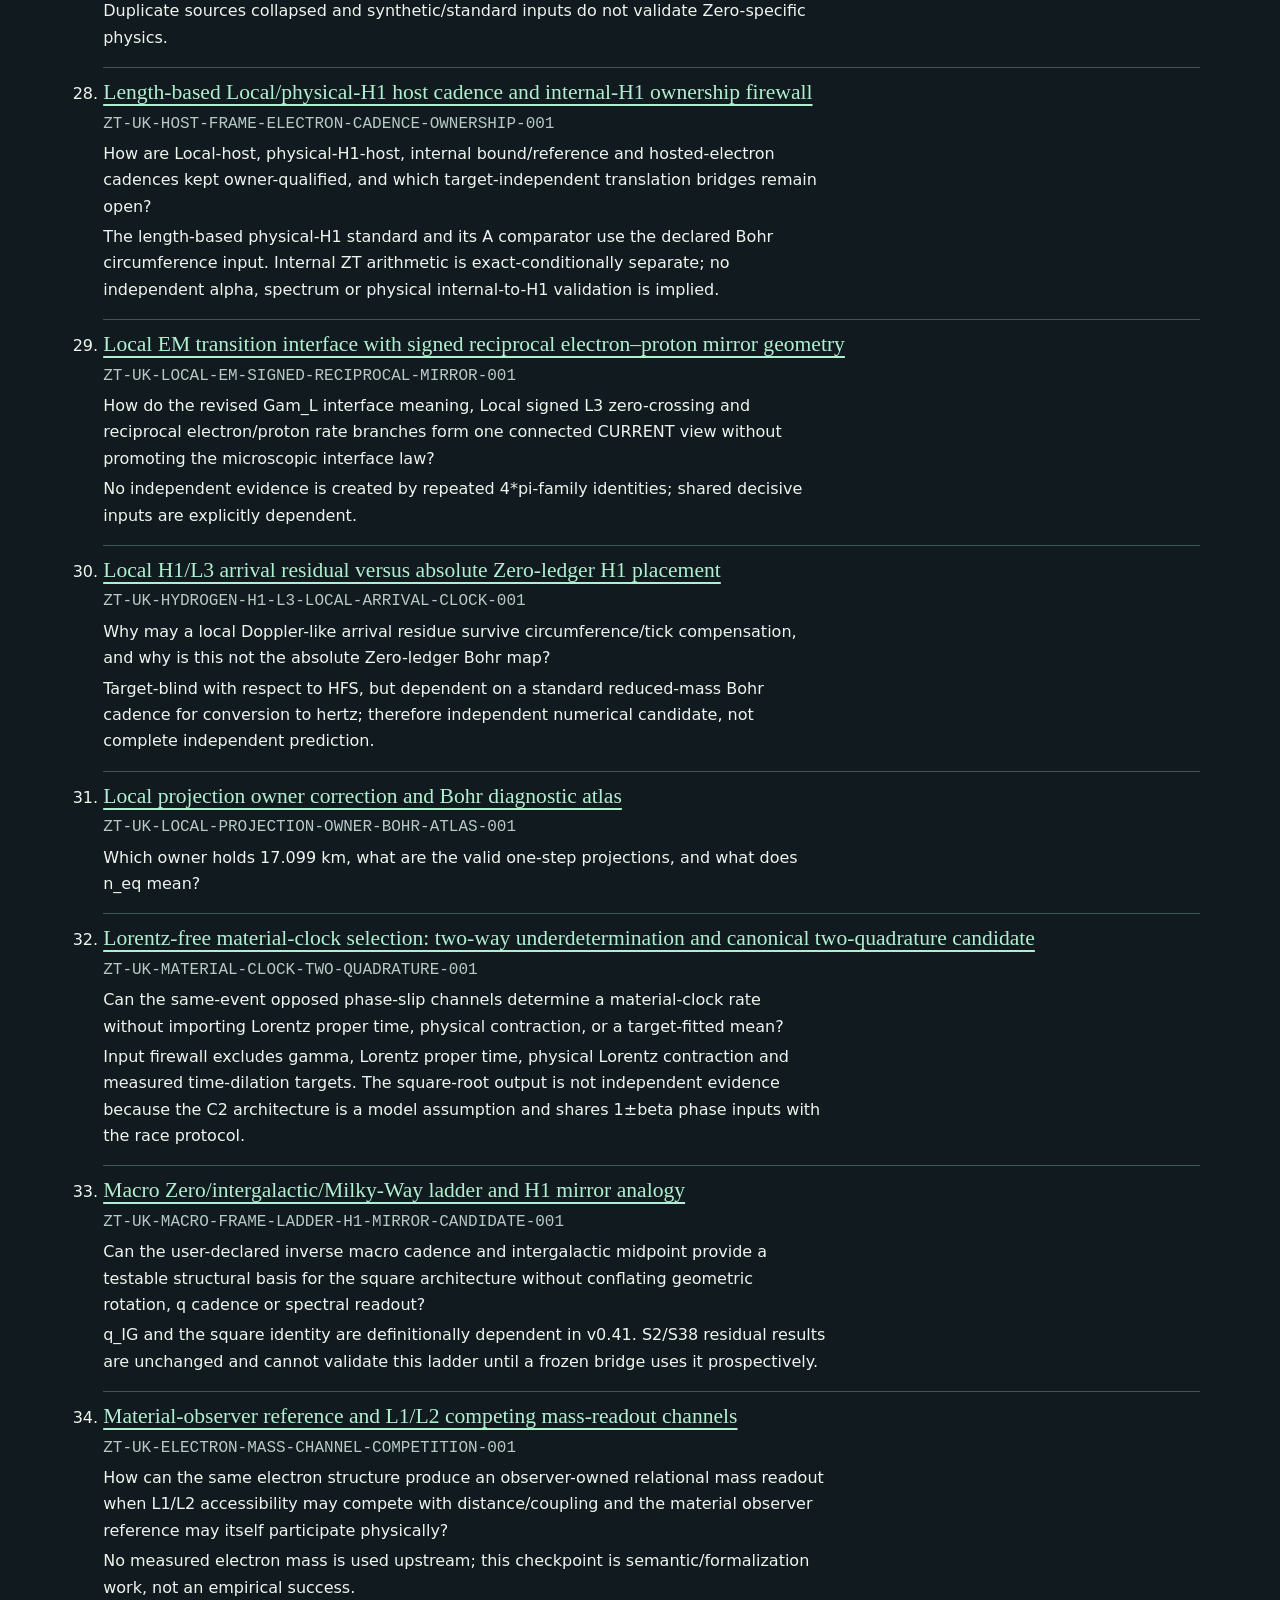
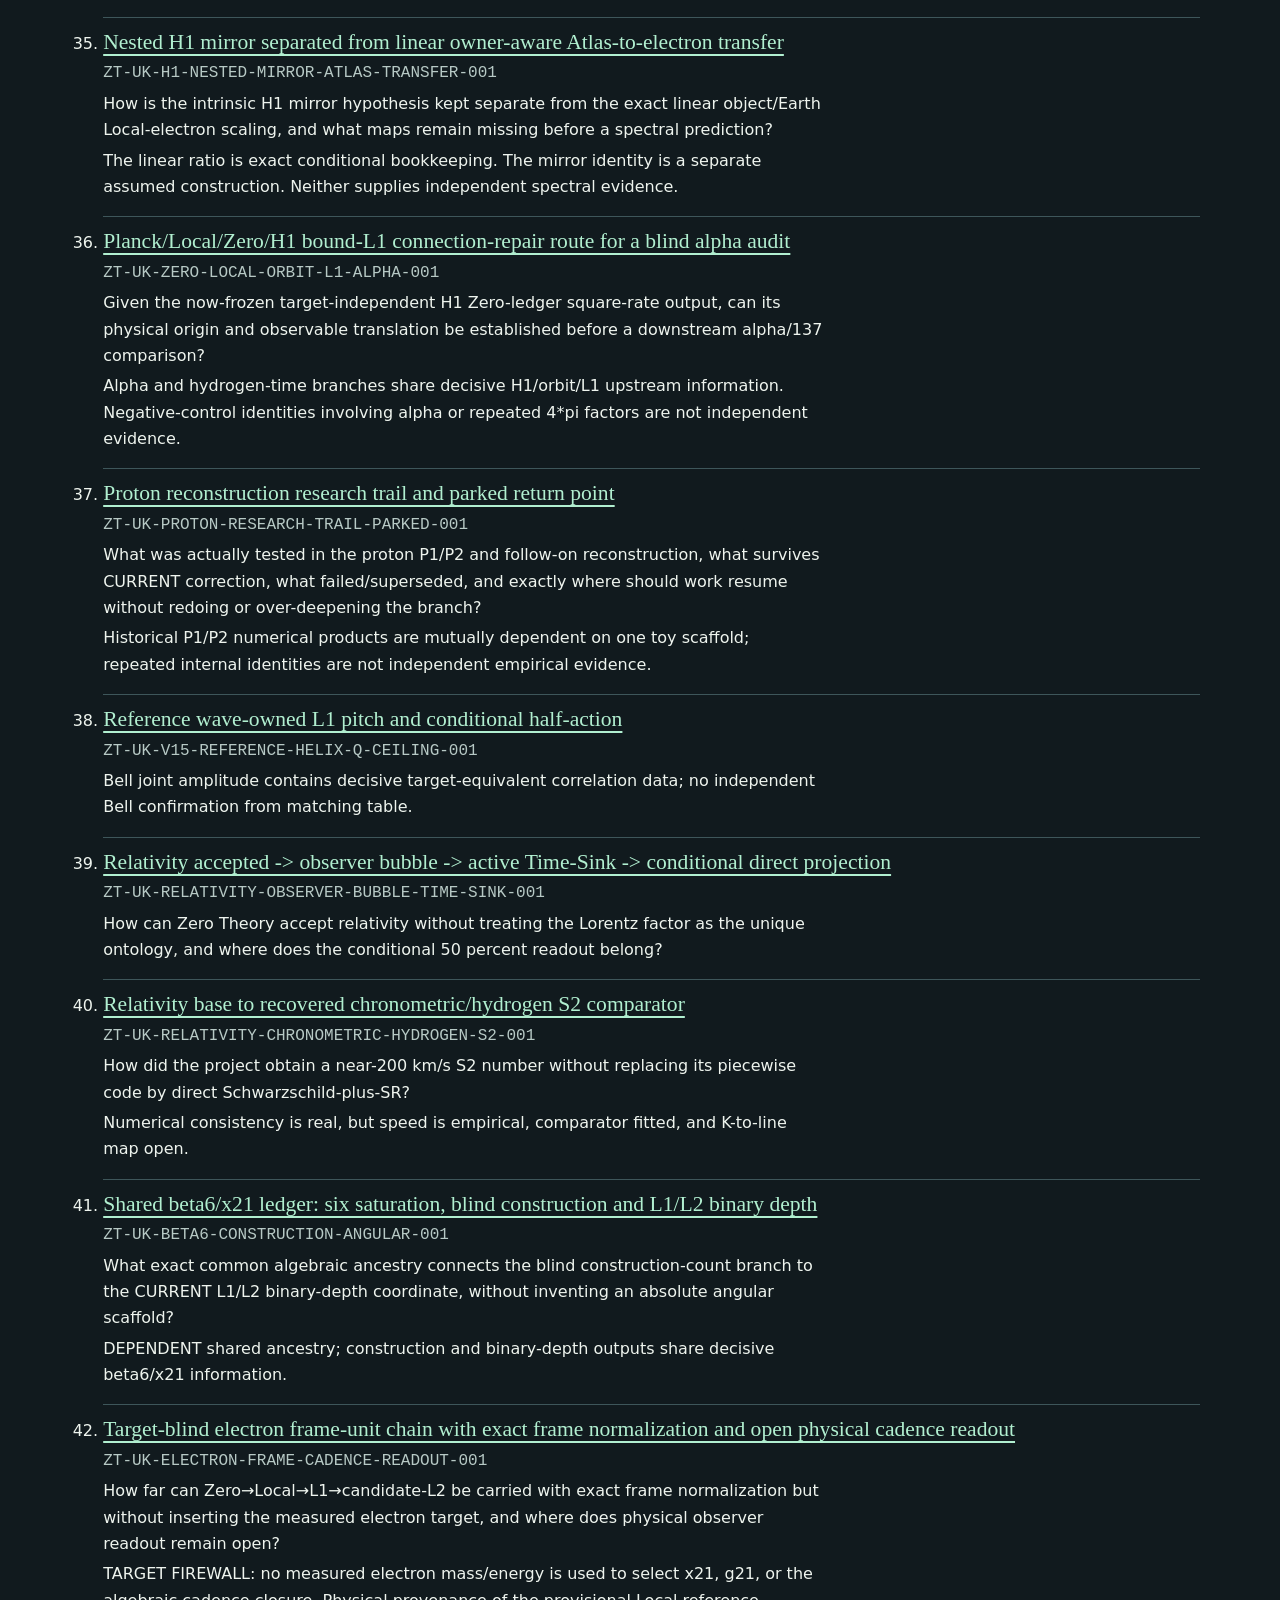
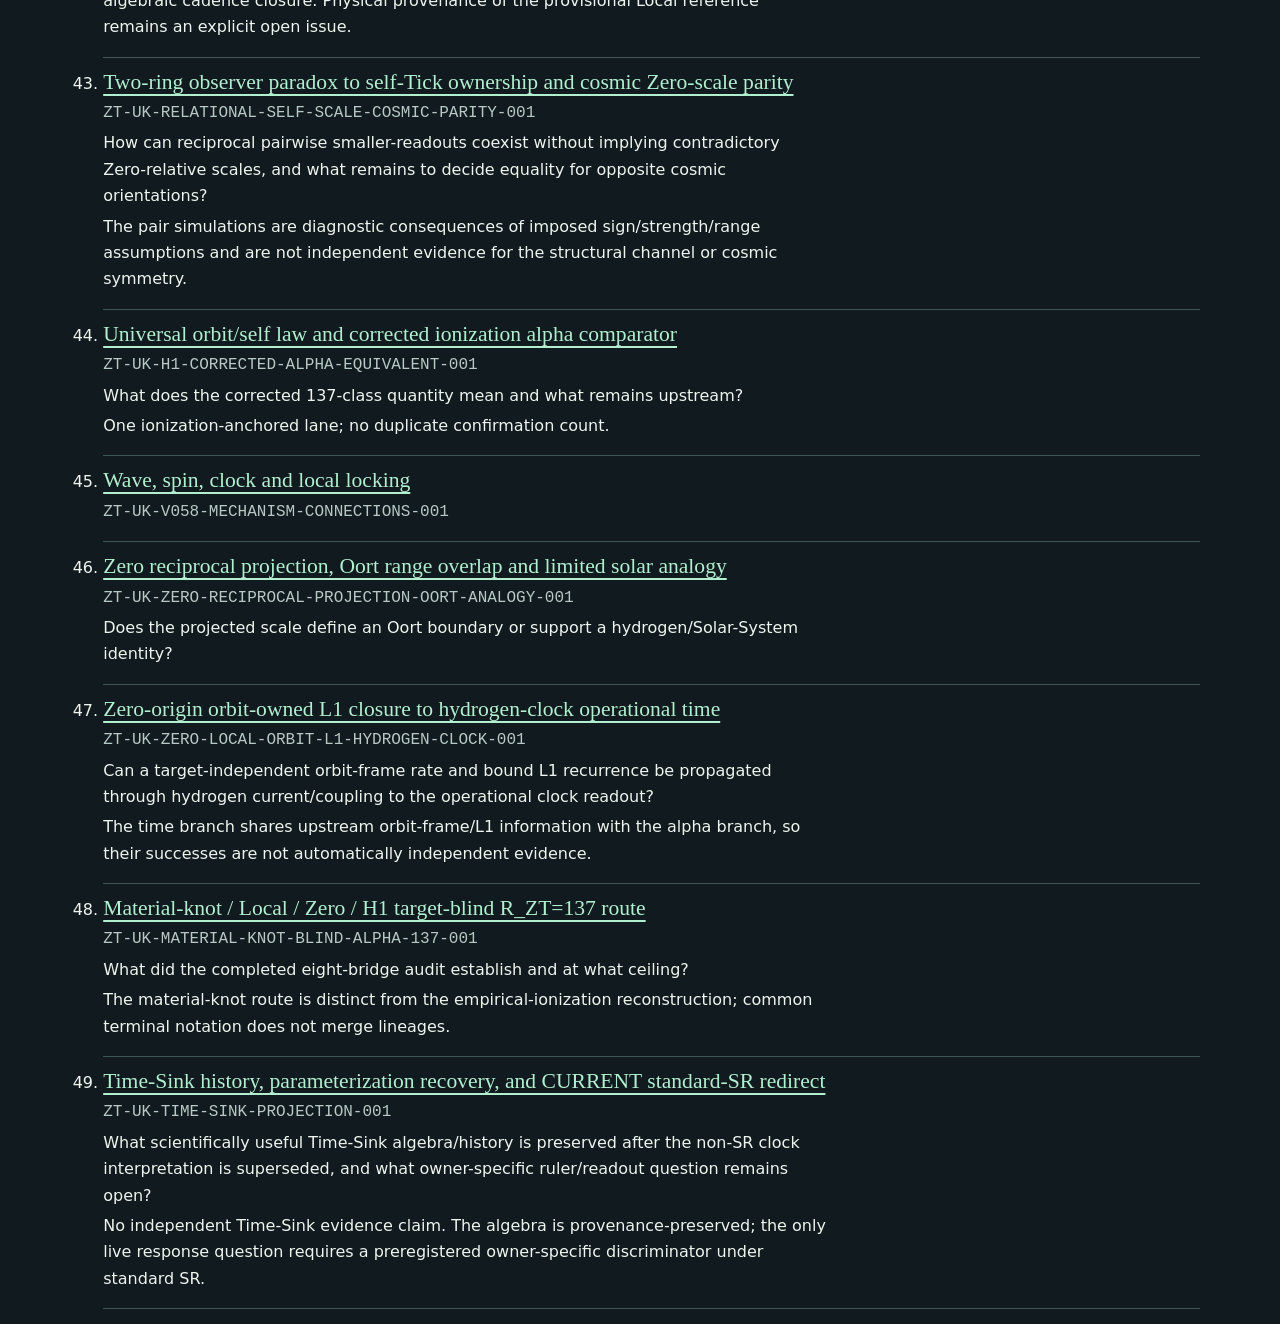
==== commit ce52a739: "Link the machine-readable atlas from the website" ====
--- a/atlas.html
+++ b/atlas.html
@@ -13,6 +13,7 @@
       <a class="wordmark" href="./">IRCBHC</a>
       <nav aria-label="Main navigation">
         <a href="./">Home</a>
+        <a href="ai/">Machine-readable atlas</a>
         <a href="https://zenodo.org/records/24383891">Zenodo</a>
       </nav>
     </div>
